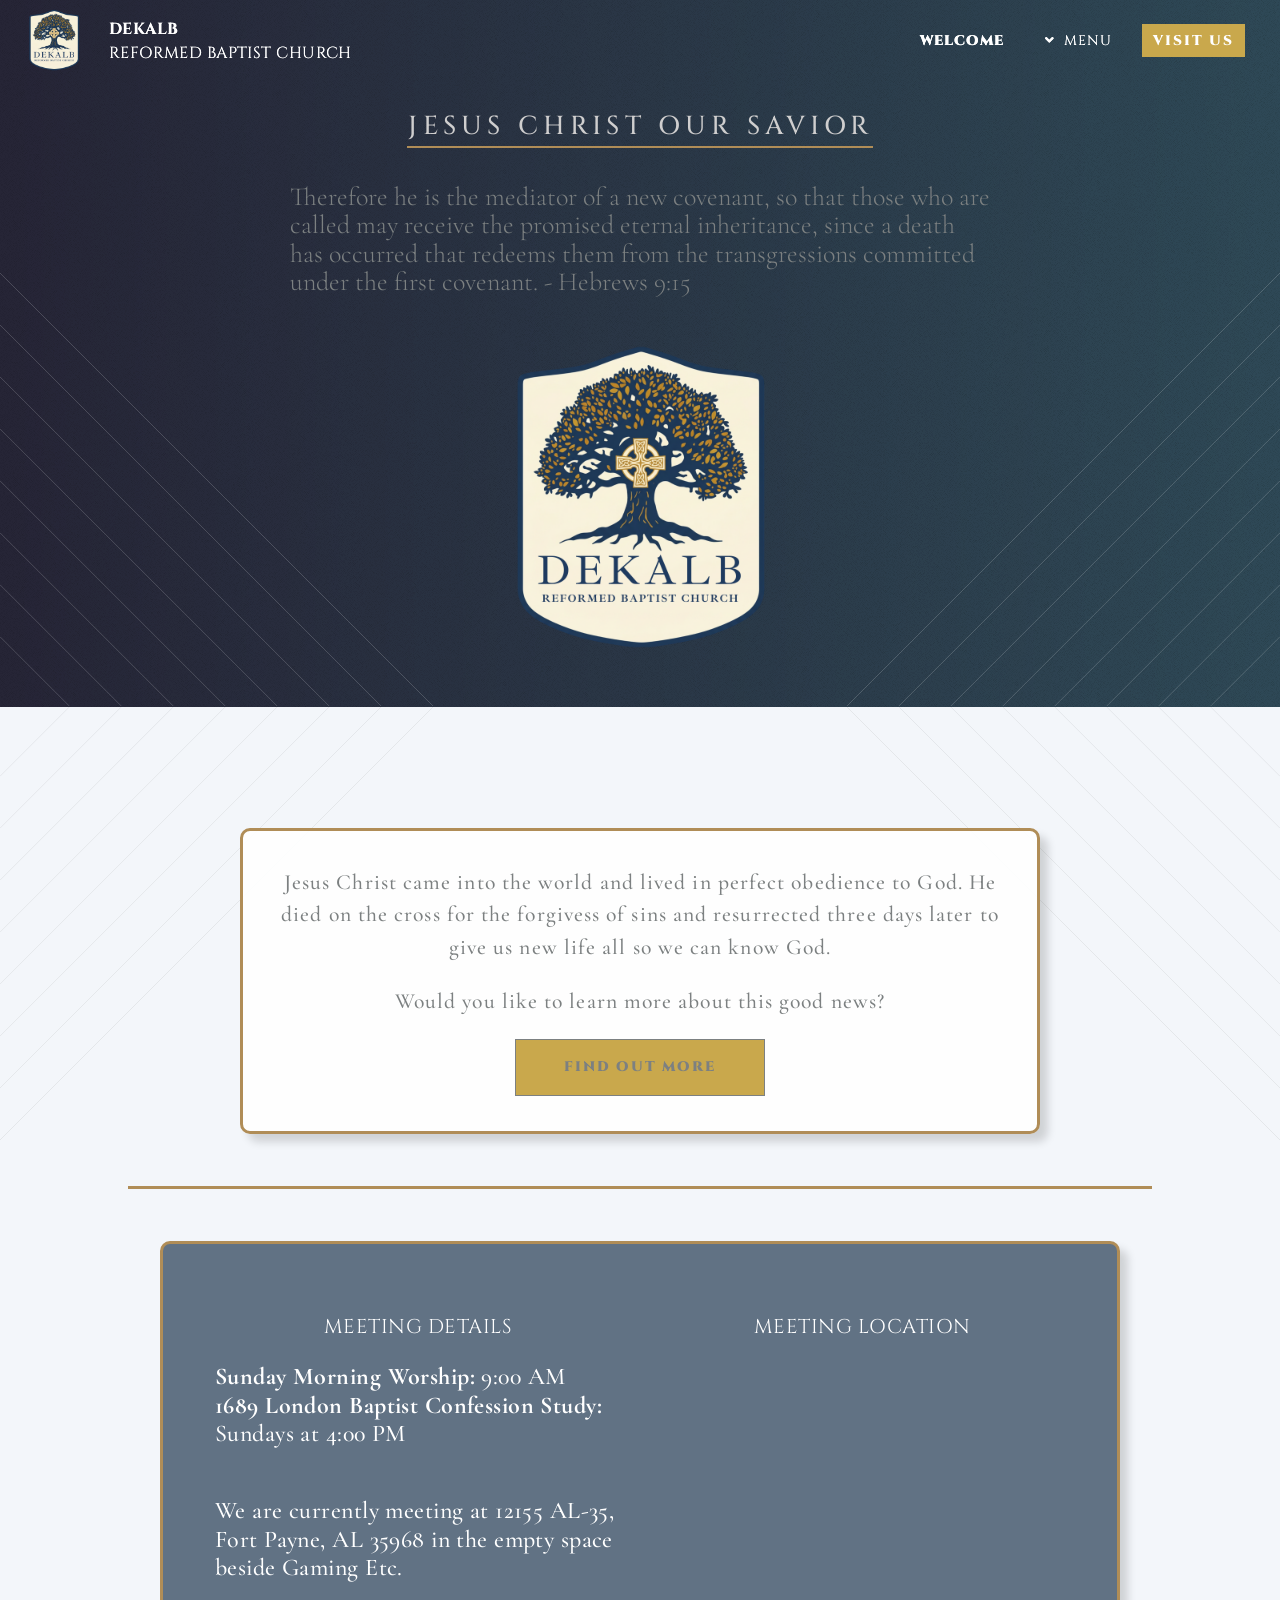
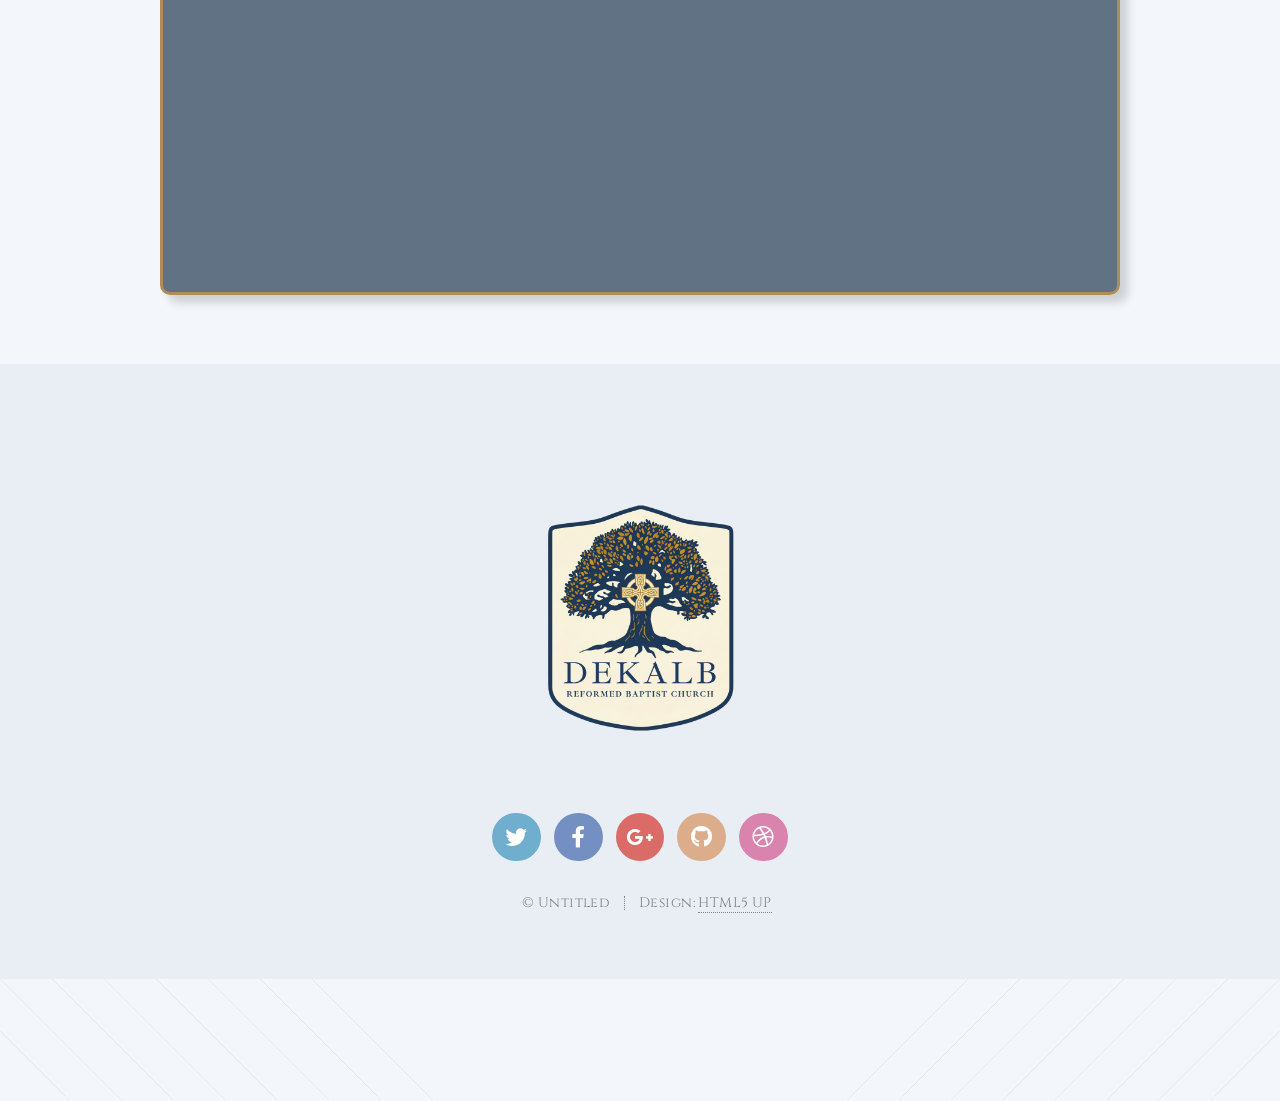
==== index.html @ a46da192 "Add files via upload" ====
<!DOCTYPE HTML>
<!--
	Twenty by HTML5 UP
	html5up.net | @ajlkn
	Free for personal and commercial use under the CCA 3.0 license (html5up.net/license)
-->
<html lang="en-US">
	<head>
		<title>DeKalb Reformed Baptist Church</title>
		<meta charset="utf-8" />
		<meta name="viewport" content="width=device-width, initial-scale=1, user-scalable=no" />
		<link rel="stylesheet" href="assets/css/main.css" />
		<noscript><link rel="stylesheet" href="assets/css/noscript.css" /></noscript>

		<my-header></my-header>
	</head>

	
	<body class="index is-preload">

		<my-header></my-header>
		

		<div id="page-wrapper">
		
			<!-- Banner -->
				<section id="banner">

					<!--
						".inner" is set up as an inline-block so it automatically expands
						in both directions to fit whatever's inside it. This means it won't
						automatically wrap lines, so be sure to use line breaks where
						appropriate (<br />).
					-->
					<div class="inner">
						
						<header>
						<!--
							<img src="images/logo2.png" width=750 height = 750>	
						-->
						
						<h2>Jesus Christ our Savior</h2>
						</header>
						<p>Therefore he is the mediator of a new covenant, so that those who are called may receive the promised eternal inheritance,
							since a death has occurred that redeems them from the transgressions committed under the first covenant. - Hebrews 9:15
						</p>

						<div id="page-logo">
							<a href="index.html"><img src="images/logo3.png" alt="DeKalb RBC"></a>
						</div>
					</div>
						<!--
						<footer>
							<ul class="buttons stacked">
								<li><a href="#main" class="button fit scrolly">Tell Me More</a></li>
							</ul>
						-->
						</footer>
						

					</div>
					
				</section>

			<!-- Main -->
				<article id="main">
					
					<!--
					<header class="special container">
						<span class="icon solid fa-chart-bar"></span>
						<h2>Jesus Christ has died and resurrected from the dead so that our sins can be forgiven, we
							can have new life, and know God. Would you like to know more about this Good News?
						
					</header>
					-->

					<!-- One -->
						
					
					
					<section class="boxed">
							<div class="row gtr-50">
								<div class="col-8 col-12-narrower">

									<header>
										<h2>Jesus Christ came into the world and lived in perfect obedience to God. He died on the cross for the forgivess of sins and resurrected three days later to give us new life all so we can know God. 
										</h2>
										<h2>
											Would you like to learn more about this good news?
										</h2>
									</header>
									
									<footer>
										<ul class="buttons">
											<li><a href="#" class="button">Find Out More</a></li>
										</ul>
									</footer>

								<!--
								</div>
								<div class="col-4 col-12-narrower imp-narrower">

									<ul class="featured-icons">
										<li><span class="icon fa-clock"><span class="label">Feature 1</span></span></li>
										<li><span class="icon solid fa-volume-up"><span class="label">Feature 2</span></span></li>
										<li><span class="icon solid fa-laptop"><span class="label">Feature 3</span></span></li>
										<li><span class="icon solid fa-inbox"><span class="label">Feature 4</span></span></li>
										<li><span class="icon solid fa-lock"><span class="label">Feature 5</span></span></li>
										<li><span class="icon solid fa-cog"><span class="label">Feature 6</span></span></li>
									</ul>

								</div>
								-->
							</div>
						</section>


					<div class="divider"></div>	

					<!-- Church Info -->
						<section class="wrapper style2 container special">
							<div class="row ">
								<div class="col-6 col-12-narrower">

										<header>
											<h3>Meeting Details</h3>
											
										</header>
										<body>
										
										<p><strong>Sunday Morning Worship:</strong>  9:00 AM
											<br>
											<strong>1689 London Baptist Confession Study:</strong> Sundays at 4:00 PM
										</p>
										<p>
											We are currently meeting at 12155 AL-35, Fort Payne, AL 35968 in the empty space beside Gaming Etc.
										</p>
										</body>
										<footer>

										</footer>
									</div>
								
								
									<div class="col-6 col-12-narrower">

										<header>
											<h3>Meeting Location </h3>
										</header>
										<iframe src="https://www.google.com/maps/embed?pb=!1m18!1m12!1m3!1d2024.1900801245586!2d-85.78172543035375!3d34.449301404224535!2m3!1f0!2f0!3f0!3m2!1i1024!2i768!4f13.1!3m3!1m2!1s0x8861d8119bd559e3%3A0x9c85a320545df401!2s12155%20AL-35%2C%20Fort%20Payne%2C%20AL%2035968!5e1!3m2!1sen!2sus!4v1785425876419!5m2!1sen!2sus" width="600" height="450" style="border:0;" allowfullscreen="" loading="lazy" referrerpolicy="strict-origin-when-cross-origin">
											
										</iframe>
										
										
										<footer>

										</footer>
								
						</section>

<!--
						<div class="divider"></div>	

					-->


					<!-- Two -->
<!--
						<section class="wrapper style1 container special">
							<div class="row">
								<div class="col-4 col-12-narrower">

									<section>
										<span class="icon solid featured fa-check"></span>
										<header>
											<h3>This is Something</h3>
										</header>
										<p>Sed tristique purus vitae volutpat ultrices. Aliquam eu elit eget arcu commodo suscipit dolor nec nibh. Proin a ullamcorper elit, et sagittis turpis. Integer ut fermentum.</p>
									</section>

								</div>
								<div class="col-4 col-12-narrower">

									<section>
										<span class="icon solid featured fa-check"></span>
										<header>
											<h3>Also Something</h3>
										</header>
										<p>Sed tristique purus vitae volutpat ultrices. Aliquam eu elit eget arcu commodo suscipit dolor nec nibh. Proin a ullamcorper elit, et sagittis turpis. Integer ut fermentum.</p>
									</section>

								</div>
								<div class="col-4 col-12-narrower">

									<section>
										<span class="icon solid featured fa-check"></span>
										<header>
											<h3>Probably Something</h3>
										</header>
										<p>Sed tristique purus vitae volutpat ultrices. Aliquam eu elit eget arcu commodo suscipit dolor nec nibh. Proin a ullamcorper elit, et sagittis turpis. Integer ut fermentum.</p>
									</section>

								</div>
							</div>
						</section>
					-->
					<!-- Three -->
	<!--
						<section class="wrapper style3 container special">

							<header class="major">
								<h2>Next look at this <strong>cool stuff</strong></h2>
							</header>

							<div class="row">
								<div class="col-6 col-12-narrower">

									<section>
										<a href="#" class="image featured"><img src="images/pic01.jpg" alt="" /></a>
										<header>
											<h3>A Really Fast Train</h3>
										</header>
										<p>Sed tristique purus vitae volutpat commodo suscipit amet sed nibh. Proin a ullamcorper sed blandit. Sed tristique purus vitae volutpat commodo suscipit ullamcorper sed blandit lorem ipsum dolore.</p>
									</section>

								</div>
								<div class="col-6 col-12-narrower">

									<section>
										<a href="#" class="image featured"><img src="images/pic02.jpg" alt="" /></a>
										<header>
											<h3>An Airport Terminal</h3>
										</header>
										<p>Sed tristique purus vitae volutpat commodo suscipit amet sed nibh. Proin a ullamcorper sed blandit. Sed tristique purus vitae volutpat commodo suscipit ullamcorper sed blandit lorem ipsum dolore.</p>
									</section>

								</div>
							</div>
							<div class="row">
								<div class="col-6 col-12-narrower">

									<section>
										<a href="#" class="image featured"><img src="images/pic03.jpg" alt="" /></a>
										<header>
											<h3>Hyperspace Travel</h3>
										</header>
										<p>Sed tristique purus vitae volutpat commodo suscipit amet sed nibh. Proin a ullamcorper sed blandit. Sed tristique purus vitae volutpat commodo suscipit ullamcorper sed blandit lorem ipsum dolore.</p>
									</section>

								</div>
								<div class="col-6 col-12-narrower">

									<section>
										<a href="#" class="image featured"><img src="images/pic04.jpg" alt="" /></a>
										<header>
											<h3>And Another Train</h3>
										</header>
										<p>Sed tristique purus vitae volutpat commodo suscipit amet sed nibh. Proin a ullamcorper sed blandit. Sed tristique purus vitae volutpat commodo suscipit ullamcorper sed blandit lorem ipsum dolore.</p>
									</section>

								</div>
							</div>

							<footer class="major">
								<ul class="buttons">
									<li><a href="#" class="button">See More</a></li>
								</ul>
							</footer>

						</section>

				</article>

			<!-- CTA -->
<!--
				<section id="cta">

					<header>
						<h2>Ready to do <strong>something</strong>?</h2>
						<p>Proin a ullamcorper elit, et sagittis turpis integer ut fermentum.</p>
					</header>
					<footer>
						<ul class="buttons">
							<li><a href="#" class="button primary">Take My Money</a></li>
							<li><a href="#" class="button">LOL Wut</a></li>
						</ul>
					</footer>

				</section>
			-->
			<!-- Footer -->
				<footer id="footer">

					<div id="footer-logo">
						<a href="index.html"><img src="images/logo3.png" alt="DeKalb RBC"></a>
					</div>
					
					<ul class="icons">
						<li><a href="#" class="icon brands circle fa-twitter"><span class="label">Twitter</span></a></li>
						<li><a href="#" class="icon brands circle fa-facebook-f"><span class="label">Facebook</span></a></li>
						<li><a href="#" class="icon brands circle fa-google-plus-g"><span class="label">Google+</span></a></li>
						<li><a href="#" class="icon brands circle fa-github"><span class="label">Github</span></a></li>
						<li><a href="#" class="icon brands circle fa-dribbble"><span class="label">Dribbble</span></a></li>
					</ul>

					<ul class="copyright">
						<li>&copy; Untitled</li><li>Design: <a href="http://html5up.net">HTML5 UP</a></li>
					</ul>
				
				

				</footer>

		</div>

		<a href="index.html" id="mobile-logo">
				<img src="images/logo3.png" alt="DeKalb Reformed Baptist Church">
			</a>
		<!-- Scripts -->
			<script src="assets/js/jquery.min.js"></script>
			<script src="assets/js/jquery.dropotron.min.js"></script>
			<script src="assets/js/jquery.scrolly.min.js"></script>
			<script src="assets/js/jquery.scrollex.min.js"></script>
			<script src="assets/js/browser.min.js"></script>
			<script src="assets/js/breakpoints.min.js"></script>
			<script src="assets/js/util.js"></script>
			<script src="assets/js/header.js"></script>
			<script src="assets/js/main.js"></script>
			

	</body>
</html>
---- assets/css/main.css ----
@import url("fontawesome-all.min.css");
@import url("https://fonts.googleapis.com/css?family=Lato:300,400,900");
@import url('https://fonts.googleapis.com/css2?family=Cinzel:wght@400..900&display=swap');
@import url('https://fonts.googleapis.com/css2?family=Cormorant+Garamond:ital,wght@0,300..700;1,300..700&display=swap');


/*
	Twenty by HTML5 UP
	html5up.net | @ajlkn
	Free for personal and commercial use under the CCA 3.0 license (html5up.net/license)
*/

html, body, div, span, applet, object,
iframe, h1, h2, h3, h4, h5, h6, p, blockquote,
pre, a, abbr, acronym, address, big, cite,
code, del, dfn, em, img, ins, kbd, q, s, samp,
small, strike, strong, sub, sup, tt, var, b,
u, i, center, dl, dt, dd, ol, ul, li, fieldset,
form, label, legend, table, caption, tbody,
tfoot, thead, tr, th, td, article, aside,
canvas, details, embed, figure, figcaption,
footer, header, hgroup, menu, nav, output, ruby,
section, summary, time, mark, audio, video {
	margin: 0;
	padding: 0;
	border: 0;
	font-size: 100%;
	font: inherit;
	vertical-align: baseline;
	scroll-behavior:smooth;
}

article, aside, details, figcaption, figure,
footer, header, hgroup, menu, nav, section {
	display: block;}

body {
	line-height: 1;
}

ol, ul {
	list-style: none;
}

blockquote, q {
	quotes: none;
}

	blockquote:before, blockquote:after, q:before, q:after {
		content: '';
		content: none;
	}

table {
	border-collapse: collapse;
	border-spacing: 0;
}

body {
	-webkit-text-size-adjust: none;
}

mark {
	background-color: transparent;
	color: inherit;
}

input::-moz-focus-inner {
	border: 0;
	padding: 0;
}

input, select, textarea {
	-moz-appearance: none;
	-webkit-appearance: none;
	-ms-appearance: none;
	appearance: none;
}

/* Basic */

	html {
		box-sizing: border-box;
	}

	*, *:before, *:after {
		box-sizing: inherit;
	}

	body {
		background: #f3f6fa;
	}

		body.is-preload *, body.is-preload *:before, body.is-preload *:after {
			-moz-animation: none !important;
			-webkit-animation: none !important;
			-ms-animation: none !important;
			animation: none !important;
			-moz-transition: none !important;
			-webkit-transition: none !important;
			-ms-transition: none !important;
			transition: none !important;
		}

	body, input, select, textarea {
		color: #7c8081;
		font-family: 'Cinzel', sans-serif;
		font-size: 15pt;
		font-weight: 300;
		letter-spacing: 0.025em;
		line-height: 1.75em;
	}

	a {
		-moz-transition: color 0.2s ease-in-out, border-color 0.2s ease-in-out, background-color 0.2s ease-in-out;
		-webkit-transition: color 0.2s ease-in-out, border-color 0.2s ease-in-out, background-color 0.2s ease-in-out;
		-ms-transition: color 0.2s ease-in-out, border-color 0.2s ease-in-out, background-color 0.2s ease-in-out;
		transition: color 0.2s ease-in-out, border-color 0.2s ease-in-out, background-color 0.2s ease-in-out;
		color: #3fb1a3;
		text-decoration: none;
		border-bottom: dotted 1px;
	}

		a:hover {
			border-bottom-color: transparent;
		}

	strong, b {
		font-weight: 700;
	}


	p, ul, ol, dl, table, blockquote {
		margin: 0 0 2em 0;
	}

	h1, h2, h3, h4, h5, h6 {
		color: inherit;
		font-weight: 300;
		line-height: 1.75em;
		margin-bottom: 1em;
		text-transform: uppercase;
	}

		h1 a, h2 a, h3 a, h4 a, h5 a, h6 a {
			color: inherit;
			text-decoration: none;
			border: 0;
		}

	h2 {
		font-size: 1.25em;
		letter-spacing: 0.05em;
	}

	h3 {
		font-size: 1.15em;
		letter-spacing: 0.025em;
	}

	sub {
		font-size: 0.8em;
		position: relative;
		top: 0.5em;
	}

	sup {
		font-size: 0.8em;
		position: relative;
		top: -0.5em;
	}

	hr {
		border-top: solid 1px rgba(124, 128, 129, 0.2);
		border: 0;
		margin-bottom: 1.5em;
	}

	blockquote {
		border-left: solid 0.5em rgba(124, 128, 129, 0.2);
		font-style: italic;
		padding: 1em 0 1em 2em;
	}

/* Container */

	.container {
		margin: 0 auto;
		max-width: 100%;
		width: 1400px;
	}

		.container.medium {
			width: 1050px;
		}

		@media screen and (max-width: 1680px) {

			.container {
				width: 1200px;
			}

				.container.medium {
					width: 900px;
				}

		}

		@media screen and (max-width: 1280px) {

			.container {
				width: 960px;
			}

				.container.medium {
					width: 735px;
				}

		}

		@media screen and (max-width: 980px) {

			.container {
				width: 95%;
			}

				.container.medium {
					width: 71.25%;
				}

		}

		@media screen and (max-width: 840px) {

			.container {
				width: 95%;
			}

				.container.medium {
					width: 95%;
				}

		}

		@media screen and (max-width: 736px) {

			.container {
				width: 100%;
			}

				.container.medium {
					width: 100%;
				}

		}

/* Row */

	.row {
		display: flex;
		flex-wrap: wrap;
		box-sizing: border-box;
		align-items: stretch;
	}

		.row > * {
			box-sizing: border-box;
		}

		.row.gtr-uniform > * > :last-child {
			margin-bottom: 0;
		}

		.row.aln-left {
			justify-content: flex-start;
		}

		.row.aln-center {
			justify-content: center;
		}

		.row.aln-right {
			justify-content: flex-end;
		}

		.row.aln-top {
			align-items: flex-start;
		}

		.row.aln-middle {
			align-items: center;
		}

		.row.aln-bottom {
			align-items: flex-end;
		}

		.row > .imp {
			order: -1;
		}

		.row > .col-1 {
			width: 8.33333%;
		}

		.row > .off-1 {
			margin-left: 8.33333%;
		}

		.row > .col-2 {
			width: 16.66667%;
		}

		.row > .off-2 {
			margin-left: 16.66667%;
		}

		.row > .col-3 {
			width: 25%;
		}

		.row > .off-3 {
			margin-left: 25%;
		}

		.row > .col-4 {
			width: 33.33333%;
		}

		.row > .off-4 {
			margin-left: 33.33333%;
		}

		.row > .col-5 {
			width: 41.66667%;
		}

		.row > .off-5 {
			margin-left: 41.66667%;
		}

		.row > .col-6 {
			width: 50%;
		}

		.row > .off-6 {
			margin-left: 50%;
		}

		.row > .col-7 {
			width: 58.33333%;
		}

		.row > .off-7 {
			margin-left: 58.33333%;
		}

		.row > .col-8 {
			width: 100%;
		}

		.row > .off-8 {
			margin-left: 66.66667%;
		}

		.row > .col-9 {
			width: 75%;
		}

		.row > .off-9 {
			margin-left: 75%;
		}

		.row > .col-10 {
			width: 83.33333%;
		}

		.row > .off-10 {
			margin-left: 83.33333%;
		}

		.row > .col-11 {
			width: 91.66667%;
		}

		.row > .off-11 {
			margin-left: 91.66667%;
		}

		.row > .col-12 {
			width: 100%;
		}

		.row > .off-12 {
			margin-left: 100%;
		}

		.row.gtr-0 {
			margin-top: 0px;
			margin-left: 0px;
		}

			.row.gtr-0 > * {
				padding: 0px 0 0 0px;
			}

			.row.gtr-0.gtr-uniform {
				margin-top: 0px;
			}

				.row.gtr-0.gtr-uniform > * {
					padding-top: 0px;
				}

		.row.gtr-25 {
			margin-top: -12.5px;
			margin-left: -12.5px;
		}

			.row.gtr-25 > * {
				padding: 12.5px 0 0 12.5px;
			}

			.row.gtr-25.gtr-uniform {
				margin-top: -12.5px;
			}

				.row.gtr-25.gtr-uniform > * {
					padding-top: 12.5px;
				}

		.row.gtr-50 {
			margin-top: -25px;
			margin-left: -25px;
		}

			.row.gtr-50 > * {
				padding: 25px 0 0 25px;
			}

			.row.gtr-50.gtr-uniform {
				margin-top: -25px;
			}

				.row.gtr-50.gtr-uniform > * {
					padding-top: 25px;
				}

		.row {
			margin-top: -50px;
			margin-left: -50px;
		}

			.row > * {
				padding: 50px 0 0 50px;
			}

			.row.gtr-uniform {
				margin-top: -50px;
			}

				.row.gtr-uniform > * {
					padding-top: 50px;
				}

		.row.gtr-150 {
			margin-top: -75px;
			margin-left: -75px;
		}

			.row.gtr-150 > * {
				padding: 75px 0 0 75px;
			}

			.row.gtr-150.gtr-uniform {
				margin-top: -75px;
			}

				.row.gtr-150.gtr-uniform > * {
					padding-top: 75px;
				}

		.row.gtr-200 {
			margin-top: -100px;
			margin-left: -100px;
		}

			.row.gtr-200 > * {
				padding: 100px 0 0 100px;
			}

			.row.gtr-200.gtr-uniform {
				margin-top: -100px;
			}

				.row.gtr-200.gtr-uniform > * {
					padding-top: 100px;
				}

		@media screen and (max-width: 1680px) {

			.row {
				display: flex;
				flex-wrap: wrap;
				box-sizing: border-box;
				align-items: stretch;
			}

				.row > * {
					box-sizing: border-box;
				}

				.row.gtr-uniform > * > :last-child {
					margin-bottom: 0;
				}

				.row.aln-left {
					justify-content: flex-start;
				}

				.row.aln-center {
					justify-content: center;
				}

				.row.aln-right {
					justify-content: flex-end;
				}

				.row.aln-top {
					align-items: flex-start;
				}

				.row.aln-middle {
					align-items: center;
				}

				.row.aln-bottom {
					align-items: flex-end;
				}

				.row > .imp-wide {
					order: -1;
				}

				.row > .col-1-wide {
					width: 8.33333%;
				}

				.row > .off-1-wide {
					margin-left: 8.33333%;
				}

				.row > .col-2-wide {
					width: 16.66667%;
				}

				.row > .off-2-wide {
					margin-left: 16.66667%;
				}

				.row > .col-3-wide {
					width: 25%;
				}

				.row > .off-3-wide {
					margin-left: 25%;
				}

				.row > .col-4-wide {
					width: 33.33333%;
				}

				.row > .off-4-wide {
					margin-left: 33.33333%;
				}

				.row > .col-5-wide {
					width: 41.66667%;
				}

				.row > .off-5-wide {
					margin-left: 41.66667%;
				}

				.row > .col-6-wide {
					width: 50%;
				}

				.row > .off-6-wide {
					margin-left: 50%;
				}

				.row > .col-7-wide {
					width: 58.33333%;
				}

				.row > .off-7-wide {
					margin-left: 58.33333%;
				}

				.row > .col-8-wide {
					width: 66.66667%;
				}

				.row > .off-8-wide {
					margin-left: 66.66667%;
				}

				.row > .col-9-wide {
					width: 75%;
				}

				.row > .off-9-wide {
					margin-left: 75%;
				}

				.row > .col-10-wide {
					width: 83.33333%;
				}

				.row > .off-10-wide {
					margin-left: 83.33333%;
				}

				.row > .col-11-wide {
					width: 91.66667%;
				}

				.row > .off-11-wide {
					margin-left: 91.66667%;
				}

				.row > .col-12-wide {
					width: 100%;
				}

				.row > .off-12-wide {
					margin-left: 100%;
				}

				.row.gtr-0 {
					margin-top: 0px;
					margin-left: 0px;
				}

					.row.gtr-0 > * {
						padding: 0px 0 0 0px;
					}

					.row.gtr-0.gtr-uniform {
						margin-top: 0px;
					}

						.row.gtr-0.gtr-uniform > * {
							padding-top: 0px;
						}

				.row.gtr-25 {
					margin-top: -10px;
					margin-left: -10px;
				}

					.row.gtr-25 > * {
						padding: 10px 0 0 10px;
					}

					.row.gtr-25.gtr-uniform {
						margin-top: -10px;
					}

						.row.gtr-25.gtr-uniform > * {
							padding-top: 10px;
						}

				.row.gtr-50 {
					margin-top: -20px;
					margin-left: -20px;
				}

					.row.gtr-50 > * {
						padding: 20px 0 0 20px;
					}

					.row.gtr-50.gtr-uniform {
						margin-top: -20px;
					}

						.row.gtr-50.gtr-uniform > * {
							padding-top: 20px;
						}

				.row {
					margin-top: -40px;
					margin-left: -40px;
				}

					.row > * {
						padding: 40px 0 0 40px;
					}

					.row.gtr-uniform {
						margin-top: -40px;
					}

						.row.gtr-uniform > * {
							padding-top: 40px;
						}

				.row.gtr-150 {
					margin-top: -60px;
					margin-left: -60px;
				}

					.row.gtr-150 > * {
						padding: 60px 0 0 60px;
					}

					.row.gtr-150.gtr-uniform {
						margin-top: -60px;
					}

						.row.gtr-150.gtr-uniform > * {
							padding-top: 60px;
						}

				.row.gtr-200 {
					margin-top: -80px;
					margin-left: -80px;
				}

					.row.gtr-200 > * {
						padding: 80px 0 0 80px;
					}

					.row.gtr-200.gtr-uniform {
						margin-top: -80px;
					}

						.row.gtr-200.gtr-uniform > * {
							padding-top: 80px;
						}

		}

		@media screen and (max-width: 1280px) {

			.row {
				display: flex;
				flex-wrap: wrap;
				box-sizing: border-box;
				align-items: stretch;
			}

				.row > * {
					box-sizing: border-box;
				}

				.row.gtr-uniform > * > :last-child {
					margin-bottom: 0;
				}

				.row.aln-left {
					justify-content: flex-start;
				}

				.row.aln-center {
					justify-content: center;
				}

				.row.aln-right {
					justify-content: flex-end;
				}

				.row.aln-top {
					align-items: flex-start;
				}

				.row.aln-middle {
					align-items: center;
				}

				.row.aln-bottom {
					align-items: flex-end;
				}

				.row > .imp-normal {
					order: -1;
				}

				.row > .col-1-normal {
					width: 8.33333%;
				}

				.row > .off-1-normal {
					margin-left: 8.33333%;
				}

				.row > .col-2-normal {
					width: 16.66667%;
				}

				.row > .off-2-normal {
					margin-left: 16.66667%;
				}

				.row > .col-3-normal {
					width: 25%;
				}

				.row > .off-3-normal {
					margin-left: 25%;
				}

				.row > .col-4-normal {
					width: 33.33333%;
				}

				.row > .off-4-normal {
					margin-left: 33.33333%;
				}

				.row > .col-5-normal {
					width: 41.66667%;
				}

				.row > .off-5-normal {
					margin-left: 41.66667%;
				}

				.row > .col-6-normal {
					width: 50%;
				}

				.row > .off-6-normal {
					margin-left: 50%;
				}

				.row > .col-7-normal {
					width: 58.33333%;
				}

				.row > .off-7-normal {
					margin-left: 58.33333%;
				}

				.row > .col-8-normal {
					width: 66.66667%;
				}

				.row > .off-8-normal {
					margin-left: 66.66667%;
				}

				.row > .col-9-normal {
					width: 75%;
				}

				.row > .off-9-normal {
					margin-left: 75%;
				}

				.row > .col-10-normal {
					width: 83.33333%;
				}

				.row > .off-10-normal {
					margin-left: 83.33333%;
				}

				.row > .col-11-normal {
					width: 91.66667%;
				}

				.row > .off-11-normal {
					margin-left: 91.66667%;
				}

				.row > .col-12-normal {
					width: 100%;
				}

				.row > .off-12-normal {
					margin-left: 100%;
				}

				.row.gtr-0 {
					margin-top: 0px;
					margin-left: 0px;
				}

					.row.gtr-0 > * {
						padding: 0px 0 0 0px;
					}

					.row.gtr-0.gtr-uniform {
						margin-top: 0px;
					}

						.row.gtr-0.gtr-uniform > * {
							padding-top: 0px;
						}

				.row.gtr-25 {
					margin-top: -10px;
					margin-left: -10px;
				}

					.row.gtr-25 > * {
						padding: 10px 0 0 10px;
					}

					.row.gtr-25.gtr-uniform {
						margin-top: -10px;
					}

						.row.gtr-25.gtr-uniform > * {
							padding-top: 10px;
						}

				.row.gtr-50 {
					margin-top: -20px;
					margin-left: -20px;
				}

					.row.gtr-50 > * {
						padding: 20px 0 0 20px;
					}

					.row.gtr-50.gtr-uniform {
						margin-top: -20px;
					}

						.row.gtr-50.gtr-uniform > * {
							padding-top: 20px;
						}

				.row {
					margin-top: -40px;
					margin-left: -40px;
				}

					.row > * {
						padding: 40px 0 0 40px;
					}

					.row.gtr-uniform {
						margin-top: -40px;
					}

						.row.gtr-uniform > * {
							padding-top: 40px;
						}

				.row.gtr-150 {
					margin-top: -60px;
					margin-left: -60px;
				}

					.row.gtr-150 > * {
						padding: 60px 0 0 60px;
					}

					.row.gtr-150.gtr-uniform {
						margin-top: -60px;
					}

						.row.gtr-150.gtr-uniform > * {
							padding-top: 60px;
						}

				.row.gtr-200 {
					margin-top: -80px;
					margin-left: -80px;
				}

					.row.gtr-200 > * {
						padding: 80px 0 0 80px;
					}

					.row.gtr-200.gtr-uniform {
						margin-top: -80px;
					}

						.row.gtr-200.gtr-uniform > * {
							padding-top: 80px;
						}

		}

		@media screen and (max-width: 980px) {

			.row {
				display: flex;
				flex-wrap: wrap;
				box-sizing: border-box;
				align-items: stretch;
			}

				.row > * {
					box-sizing: border-box;
				}

				.row.gtr-uniform > * > :last-child {
					margin-bottom: 0;
				}

				.row.aln-left {
					justify-content: flex-start;
				}

				.row.aln-center {
					justify-content: center;
				}

				.row.aln-right {
					justify-content: flex-end;
				}

				.row.aln-top {
					align-items: flex-start;
				}

				.row.aln-middle {
					align-items: center;
				}

				.row.aln-bottom {
					align-items: flex-end;
				}

				.row > .imp-narrow {
					order: -1;
				}

				.row > .col-1-narrow {
					width: 8.33333%;
				}

				.row > .off-1-narrow {
					margin-left: 8.33333%;
				}

				.row > .col-2-narrow {
					width: 16.66667%;
				}

				.row > .off-2-narrow {
					margin-left: 16.66667%;
				}

				.row > .col-3-narrow {
					width: 25%;
				}

				.row > .off-3-narrow {
					margin-left: 25%;
				}

				.row > .col-4-narrow {
					width: 33.33333%;
				}

				.row > .off-4-narrow {
					margin-left: 33.33333%;
				}

				.row > .col-5-narrow {
					width: 41.66667%;
				}

				.row > .off-5-narrow {
					margin-left: 41.66667%;
				}

				.row > .col-6-narrow {
					width: 50%;
				}

				.row > .off-6-narrow {
					margin-left: 50%;
				}

				.row > .col-7-narrow {
					width: 58.33333%;
				}

				.row > .off-7-narrow {
					margin-left: 58.33333%;
				}

				.row > .col-8-narrow {
					width: 66.66667%;
				}

				.row > .off-8-narrow {
					margin-left: 66.66667%;
				}

				.row > .col-9-narrow {
					width: 75%;
				}

				.row > .off-9-narrow {
					margin-left: 75%;
				}

				.row > .col-10-narrow {
					width: 83.33333%;
				}

				.row > .off-10-narrow {
					margin-left: 83.33333%;
				}

				.row > .col-11-narrow {
					width: 91.66667%;
				}

				.row > .off-11-narrow {
					margin-left: 91.66667%;
				}

				.row > .col-12-narrow {
					width: 100%;
				}

				.row > .off-12-narrow {
					margin-left: 100%;
				}

				.row.gtr-0 {
					margin-top: 0px;
					margin-left: 0px;
				}

					.row.gtr-0 > * {
						padding: 0px 0 0 0px;
					}

					.row.gtr-0.gtr-uniform {
						margin-top: 0px;
					}

						.row.gtr-0.gtr-uniform > * {
							padding-top: 0px;
						}

				.row.gtr-25 {
					margin-top: -7.5px;
					margin-left: -7.5px;
				}

					.row.gtr-25 > * {
						padding: 7.5px 0 0 7.5px;
					}

					.row.gtr-25.gtr-uniform {
						margin-top: -7.5px;
					}

						.row.gtr-25.gtr-uniform > * {
							padding-top: 7.5px;
						}

				.row.gtr-50 {
					margin-top: -15px;
					margin-left: -15px;
				}

					.row.gtr-50 > * {
						padding: 15px 0 0 15px;
					}

					.row.gtr-50.gtr-uniform {
						margin-top: -15px;
					}

						.row.gtr-50.gtr-uniform > * {
							padding-top: 15px;
						}

				.row {
					margin-top: -30px;
					margin-left: -30px;
				}

					.row > * {
						padding: 30px 0 0 30px;
					}

					.row.gtr-uniform {
						margin-top: -30px;
					}

						.row.gtr-uniform > * {
							padding-top: 30px;
						}

				.row.gtr-150 {
					margin-top: -45px;
					margin-left: -45px;
				}

					.row.gtr-150 > * {
						padding: 45px 0 0 45px;
					}

					.row.gtr-150.gtr-uniform {
						margin-top: -45px;
					}

						.row.gtr-150.gtr-uniform > * {
							padding-top: 45px;
						}

				.row.gtr-200 {
					margin-top: -60px;
					margin-left: -60px;
				}

					.row.gtr-200 > * {
						padding: 60px 0 0 60px;
					}

					.row.gtr-200.gtr-uniform {
						margin-top: -60px;
					}

						.row.gtr-200.gtr-uniform > * {
							padding-top: 60px;
						}

		}

		@media screen and (max-width: 840px) {

			.row {
				display: flex;
				flex-wrap: wrap;
				box-sizing: border-box;
				align-items: stretch;
			}

				.row > * {
					box-sizing: border-box;
				}

				.row.gtr-uniform > * > :last-child {
					margin-bottom: 0;
				}

				.row.aln-left {
					justify-content: flex-start;
				}

				.row.aln-center {
					justify-content: center;
				}

				.row.aln-right {
					justify-content: flex-end;
				}

				.row.aln-top {
					align-items: flex-start;
				}

				.row.aln-middle {
					align-items: center;
				}

				.row.aln-bottom {
					align-items: flex-end;
				}

				.row > .imp-narrower {
					order: -1;
				}

				.row > .col-1-narrower {
					width: 8.33333%;
				}

				.row > .off-1-narrower {
					margin-left: 8.33333%;
				}

				.row > .col-2-narrower {
					width: 16.66667%;
				}

				.row > .off-2-narrower {
					margin-left: 16.66667%;
				}

				.row > .col-3-narrower {
					width: 25%;
				}

				.row > .off-3-narrower {
					margin-left: 25%;
				}

				.row > .col-4-narrower {
					width: 33.33333%;
				}

				.row > .off-4-narrower {
					margin-left: 33.33333%;
				}

				.row > .col-5-narrower {
					width: 41.66667%;
				}

				.row > .off-5-narrower {
					margin-left: 41.66667%;
				}

				.row > .col-6-narrower {
					width: 50%;
				}

				.row > .off-6-narrower {
					margin-left: 50%;
				}

				.row > .col-7-narrower {
					width: 58.33333%;
				}

				.row > .off-7-narrower {
					margin-left: 58.33333%;
				}

				.row > .col-8-narrower {
					width: 66.66667%;
				}

				.row > .off-8-narrower {
					margin-left: 66.66667%;
				}

				.row > .col-9-narrower {
					width: 75%;
				}

				.row > .off-9-narrower {
					margin-left: 75%;
				}

				.row > .col-10-narrower {
					width: 83.33333%;
				}

				.row > .off-10-narrower {
					margin-left: 83.33333%;
				}

				.row > .col-11-narrower {
					width: 91.66667%;
				}

				.row > .off-11-narrower {
					margin-left: 91.66667%;
				}

				.row > .col-12-narrower {
					width: 100%;
				}

				.row > .off-12-narrower {
					margin-left: 100%;
				}

				.row.gtr-0 {
					margin-top: 0px;
					margin-left: 0px;
				}

					.row.gtr-0 > * {
						padding: 0px 0 0 0px;
					}

					.row.gtr-0.gtr-uniform {
						margin-top: 0px;
					}

						.row.gtr-0.gtr-uniform > * {
							padding-top: 0px;
						}

				.row.gtr-25 {
					margin-top: -7.5px;
					margin-left: -7.5px;
				}

					.row.gtr-25 > * {
						padding: 7.5px 0 0 7.5px;
					}

					.row.gtr-25.gtr-uniform {
						margin-top: -7.5px;
					}

						.row.gtr-25.gtr-uniform > * {
							padding-top: 7.5px;
						}

				.row.gtr-50 {
					margin-top: -15px;
					margin-left: -15px;
				}

					.row.gtr-50 > * {
						padding: 15px 0 0 15px;
					}

					.row.gtr-50.gtr-uniform {
						margin-top: -15px;
					}

						.row.gtr-50.gtr-uniform > * {
							padding-top: 15px;
						}

				.row {
					margin-top: -30px;
					margin-left: -30px;
				}

					.row > * {
						padding: 30px 0 0 30px;
					}

					.row.gtr-uniform {
						margin-top: -30px;
					}

						.row.gtr-uniform > * {
							padding-top: 30px;
						}

				.row.gtr-150 {
					margin-top: -45px;
					margin-left: -45px;
				}

					.row.gtr-150 > * {
						padding: 45px 0 0 45px;
					}

					.row.gtr-150.gtr-uniform {
						margin-top: -45px;
					}

						.row.gtr-150.gtr-uniform > * {
							padding-top: 45px;
						}

				.row.gtr-200 {
					margin-top: -60px;
					margin-left: -60px;
				}

					.row.gtr-200 > * {
						padding: 60px 0 0 60px;
					}

					.row.gtr-200.gtr-uniform {
						margin-top: -60px;
					}

						.row.gtr-200.gtr-uniform > * {
							padding-top: 60px;
						}

		}

		@media screen and (max-width: 736px) {

			.row {
				display: flex;
				flex-wrap: wrap;
				box-sizing: border-box;
				align-items: stretch;
			}

				.row > * {
					box-sizing: border-box;
				}

				.row.gtr-uniform > * > :last-child {
					margin-bottom: 0;
				}

				.row.aln-left {
					justify-content: flex-start;
				}

				.row.aln-center {
					justify-content: center;
				}

				.row.aln-right {
					justify-content: flex-end;
				}

				.row.aln-top {
					align-items: flex-start;
				}

				.row.aln-middle {
					align-items: center;
				}

				.row.aln-bottom {
					align-items: flex-end;
				}

				.row > .imp-mobile {
					order: -1;
				}

				.row > .col-1-mobile {
					width: 8.33333%;
				}

				.row > .off-1-mobile {
					margin-left: 8.33333%;
				}

				.row > .col-2-mobile {
					width: 16.66667%;
				}

				.row > .off-2-mobile {
					margin-left: 16.66667%;
				}

				.row > .col-3-mobile {
					width: 25%;
				}

				.row > .off-3-mobile {
					margin-left: 25%;
				}

				.row > .col-4-mobile {
					width: 33.33333%;
				}

				.row > .off-4-mobile {
					margin-left: 33.33333%;
				}

				.row > .col-5-mobile {
					width: 41.66667%;
				}

				.row > .off-5-mobile {
					margin-left: 41.66667%;
				}

				.row > .col-6-mobile {
					width: 50%;
				}

				.row > .off-6-mobile {
					margin-left: 50%;
				}

				.row > .col-7-mobile {
					width: 58.33333%;
				}

				.row > .off-7-mobile {
					margin-left: 58.33333%;
				}

				.row > .col-8-mobile {
					width: 66.66667%;
				}

				.row > .off-8-mobile {
					margin-left: 66.66667%;
				}

				.row > .col-9-mobile {
					width: 75%;
				}

				.row > .off-9-mobile {
					margin-left: 75%;
				}

				.row > .col-10-mobile {
					width: 83.33333%;
				}

				.row > .off-10-mobile {
					margin-left: 83.33333%;
				}

				.row > .col-11-mobile {
					width: 91.66667%;
				}

				.row > .off-11-mobile {
					margin-left: 91.66667%;
				}

				.row > .col-12-mobile {
					width: 100%;
				}

				.row > .off-12-mobile {
					margin-left: 100%;
				}

				.row.gtr-0 {
					margin-top: 0px;
					margin-left: 0px;
				}

					.row.gtr-0 > * {
						padding: 0px 0 0 0px;
					}

					.row.gtr-0.gtr-uniform {
						margin-top: 0px;
					}

						.row.gtr-0.gtr-uniform > * {
							padding-top: 0px;
						}

				.row.gtr-25 {
					margin-top: -7.5px;
					margin-left: -7.5px;
				}

					.row.gtr-25 > * {
						padding: 7.5px 0 0 7.5px;
					}

					.row.gtr-25.gtr-uniform {
						margin-top: -7.5px;
					}

						.row.gtr-25.gtr-uniform > * {
							padding-top: 7.5px;
						}

				.row.gtr-50 {
					margin-top: -15px;
					margin-left: -15px;
				}

					.row.gtr-50 > * {
						padding: 15px 0 0 15px;
					}

					.row.gtr-50.gtr-uniform {
						margin-top: -15px;
					}

						.row.gtr-50.gtr-uniform > * {
							padding-top: 15px;
						}

				.row {
					margin-top: -30px;
					margin-left: -30px;
				}

					.row > * {
						padding: 30px 0 0 30px;
					}

					.row.gtr-uniform {
						margin-top: -30px;
					}

						.row.gtr-uniform > * {
							padding-top: 30px;
						}

				.row.gtr-150 {
					margin-top: -45px;
					margin-left: -45px;
				}

					.row.gtr-150 > * {
						padding: 45px 0 0 45px;
					}

					.row.gtr-150.gtr-uniform {
						margin-top: -45px;
					}

						.row.gtr-150.gtr-uniform > * {
							padding-top: 45px;
						}

				.row.gtr-200 {
					margin-top: -60px;
					margin-left: -60px;
				}

					.row.gtr-200 > * {
						padding: 60px 0 0 60px;
					}

					.row.gtr-200.gtr-uniform {
						margin-top: -60px;
					}

						.row.gtr-200.gtr-uniform > * {
							padding-top: 60px;
						}

		}

/* Section/Article */

	section.special, article.special {
		text-align: center;
	}

	header.major {
		padding-bottom: 2em;
	}

	header.special {
		margin-bottom: 5em;
		padding-top: 2em;
		position: relative;
		text-align: center;
	}

		header.special:before, header.special:after {
			border-bottom: none;
			border-top: none;
			content: '';
			height: 0px;
			opacity: 0.1;
			position: absolute;
			top: 0em;
			width: 43%;
		}

		header.special:before {
			left: 0;
		}

		header.special:after {
			right: 0;
		}

		header.special h2 {
			margin-bottom: 0;
		}

		header.special h2 + p {
			margin-bottom: 0;
			padding-top: 1.5em;
		}

		header.special p {
			font-family: Cormorant Garamond, serif;
			font-weight: 450;
			font-size: 1.15em;
			color:#1c2021;
			text-align: left;
			max-width: 800px;
			margin: 0 auto;	
		}
		
		header.special p + p {
			margin-top: 1em;
		}

		header.special .icon {
			cursor: default;
			height: 7em;
			left: 0;
			position: absolute;
			text-align: center;
			top: 1em;
			width: 100%;
		}

			header.special .icon:before {
				font-size: 3.5em;
				opacity: 0.35;
			}

	footer > :last-child {
		margin-bottom: 0;
	}

	footer.major {
		padding-top: 3em;
	}

/* Form */

	input[type="text"],
	input[type="password"],
	input[type="email"],
	textarea {
		-moz-transition: background-color 0.2s ease-in-out, border-color 0.2s ease-in-out;
		-webkit-transition: background-color 0.2s ease-in-out, border-color 0.2s ease-in-out;
		-ms-transition: background-color 0.2s ease-in-out, border-color 0.2s ease-in-out;
		transition: background-color 0.2s ease-in-out, border-color 0.2s ease-in-out;
		-moz-appearance: none;
		-webkit-appearance: none;
		-ms-appearance: none;
		appearance: none;
		background: none;
		border: solid 1px rgba(124, 128, 129, 0.2);
		border-radius: 0;
		color: inherit;
		display: block;
		padding: 0.75em;
		text-decoration: none;
		width: 100%;
		outline: 0;
	}

		input[type="text"]:focus,
		input[type="password"]:focus,
		input[type="email"]:focus,
		textarea:focus {
			border-color: #83d3c9;
		}

	input[type="text"],
	input[type="password"],
	input[type="email"] {
		line-height: 1em;
	}

	::-webkit-input-placeholder {
		color: inherit;
		opacity: 0.5;
		position: relative;
		top: 3px;
	}

	:-moz-placeholder {
		color: inherit;
		opacity: 0.5;
	}

	::-moz-placeholder {
		color: inherit;
		opacity: 0.5;
	}

	:-ms-input-placeholder {
		color: inherit;
		opacity: 0.5;
	}

/* Image */

	.image {
		border: 0;
		position: relative;
	}

		.image:before {
			background: url("images/overlay.png");
			content: '';
			height: 100%;
			left: 0;
			position: absolute;
			top: 0;
			width: 100%;
		}

		.image.fit {
			display: block;
		}

			.image.fit img {
				display: block;
				width: 100%;
			}

		.image.featured {
			display: block;
			margin: 0 0 2em 0;
		}

			.image.featured img {
				display: block;
				width: 100%;
			}

/* Icon */

	.icon {
		text-decoration: none;
		position: relative;
	}

		.icon:before {
			-moz-osx-font-smoothing: grayscale;
			-webkit-font-smoothing: antialiased;
			display: inline-block;
			font-style: normal;
			font-variant: normal;
			text-rendering: auto;
			line-height: 1;
			text-transform: none !important;
			font-family: 'Font Awesome 5 Free';
			font-weight: 400;
		}

		.icon.solid:before {
			font-weight: 900;
		}

		.icon:before {
			line-height: inherit;
		}

		.icon.brands:before {
			font-family: 'Font Awesome 5 Brands';
		}

		.icon.circle {
			-moz-transition: all 0.2s ease-in-out;
			-webkit-transition: all 0.2s ease-in-out;
			-ms-transition: all 0.2s ease-in-out;
			transition: all 0.2s ease-in-out;
			border: 0;
			border-radius: 100%;
			display: inline-block;
			font-size: 1.25em;
			height: 2.25em;
			left: 0;
			line-height: 2.25em;
			text-align: center;
			text-decoration: none;
			top: 0;
			width: 2.25em;
		}

			.icon.circle:hover {
				top: -0.2em;
			}

			.icon.circle.fa-twitter {
				background: #70aecd;
				color: #fff;
			}

				.icon.circle.fa-twitter:hover {
					background: #7fb7d2;
				}

			.icon.circle.fa-facebook-f {
				background: #7490c3;
				color: #fff;
			}

				.icon.circle.fa-facebook-f:hover {
					background: #829bc9;
				}

			.icon.circle.fa-google-plus-g {
				background: #db6b67;
				color: #fff;
			}

				.icon.circle.fa-google-plus-g:hover {
					background: #df7b77;
				}

			.icon.circle.fa-github {
				background: #dcad8b;
				color: #fff;
			}

				.icon.circle.fa-github:hover {
					background: #e1b89b;
				}

			.icon.circle.fa-dribbble {
				background: #da83ae;
				color: #fff;
			}

				.icon.circle.fa-dribbble:hover {
					background: #df93b8;
				}

		.icon.featured {
			cursor: default;
			display: block;
			margin: 0 0 1.5em 0;
			opacity: 0.35;
			text-align: center;
		}

			.icon.featured:before {
				font-size: 5em;
				line-height: 1em;
			}

		.icon > .label {
			display: none;
		}

/* List */

	ol {
		list-style: decimal;
		padding-left: 1.25em;
	}

		ol li {
			padding-left: 0.25em;
		}

	ul {
		list-style: disc;
		padding-left: 1em;
	}

		ul li {
			padding-left: 0.5em;
		}

/* Icons */

	ul.icons {
		list-style: none;
		padding-left: 0;
		cursor: default;
	}

		ul.icons li {
			display: inline-block;
			line-height: 1em;
			padding-left: 0.5em;
		}

			ul.icons li:first-child {
				padding-left: 0;
			}

/* Featured Icons */

	ul.featured-icons {
		cursor: default;
		margin: -0.75em 0 0 0;
		opacity: 0.35;
		overflow: hidden;
		position: relative;
		list-style: none;
		padding-left: 0;
	}

		ul.featured-icons li {
			display: block;
			float: left;
			text-align: center;
			width: 50%;
			padding-left: 0;
			margin-bottom: 1em;
		}

			ul.featured-icons li .icon {
				display: inline-block;
				font-size: 5.5em;
				height: 1em;
				line-height: 1.5em;
				width: 1em;
			}

/* Buttons */

	ul.buttons {
		cursor: default;
		list-style: none;
		padding-left: 0;
		text-align: center;
	}

		ul.buttons:last-child {
			margin-bottom: 0;
		}

		ul.buttons li {
			display: inline-block;
			padding: 0 0 0 1.5em;
		}

			ul.buttons li:first-child {
				padding: 0;
			}

		ul.buttons.stacked li {
			display: block;
			padding: 1.5em 0 0 0;
		}

			ul.buttons.stacked li:first-child {
				padding: 0;
			}

/* Table */

	table {
		width: 100%;
	}

		table.default {
			width: 100%;
		}

			table.default tbody tr {
				border-bottom: solid 1px rgba(124, 128, 129, 0.2);
			}

			table.default td {
				padding: 0.5em 1em 0.5em 1em;
			}

			table.default th {
				font-weight: 400;
				padding: 0.5em 1em 0.5em 1em;
				text-align: left;
			}

			table.default thead {
				background: #7c8081;
				color: #fff;
			}

/* Button */

	input[type="button"],
	input[type="submit"],
	input[type="reset"],
	button,
	.button {
		-moz-appearance: none;
		-webkit-appearance: none;
		-ms-appearance: none;
		appearance: none;
		-moz-transition: color 0.2s ease-in-out, border-color 0.2s ease-in-out, background-color 0.2s ease-in-out;
		-webkit-transition: color 0.2s ease-in-out, border-color 0.2s ease-in-out, background-color 0.2s ease-in-out;
		-ms-transition: color 0.2s ease-in-out, border-color 0.2s ease-in-out, background-color 0.2s ease-in-out;
		transition: color 0.2s ease-in-out, border-color 0.2s ease-in-out, background-color 0.2s ease-in-out;
		background: #c9a84c;
		border: solid 1px;
		border-radius: 0;
		color: inherit;
		cursor: pointer;
		display: inline-block;
		font-size: 0.8em;
		font-weight: 900;
		letter-spacing: 2px;
		min-width: 18em;
		padding: 1.25em 0.75em;
		line-height: 1.5em;
		text-align: center;
		text-decoration: none;
		text-transform: uppercase;
		max-width: 200px;
	}

		input[type="button"]:hover,
		input[type="submit"]:hover,
		input[type="reset"]:hover,
		button:hover,
		.button:hover {
			background: rgba(188, 202, 206, 0.15);
			border-color: inherit;
		}

		input[type="button"].primary,
		input[type="submit"].primary,
		input[type="reset"].primary,
		button.primary,
		.button.primary {
			background: #c9a84c;
			border-color: #c9a84c;
			color: #fff !important;
		}

			input[type="button"].primary:hover,
			input[type="submit"].primary:hover,
			input[type="reset"].primary:hover,
			button.primary:hover,
			.button.primary:hover {
				background: #cfcabb !important;
				border-color: #cfcabb  !important;
			}

		input[type="button"].fit,
		input[type="submit"].fit,
		input[type="reset"].fit,
		button.fit,
		.button.fit {
			width: 100%;
		}

		input[type="button"].small,
		input[type="submit"].small,
		input[type="reset"].small,
		button.small,
		.button.small {
			font-size: 0.7em;
			min-width: 14em;
			padding: 0.5em 0;
		}

/* Wrapper */

	.wrapper {
		margin-bottom: 5em;
		padding: 5em;
		
	}

		.wrapper.style1 {
			padding: 0;
			max-width: 100%;
		}

			.wrapper.style1 h2 {
				font-size: 1em;
				letter-spacing: 0em;
				text-align: center;
				margin: 0 8em 2em 8em;
			}

			.wrapper.style1 h1 {
				font-size: 1.5em;
				letter-spacing: 0em;
				text-align: center;
				margin: 0;
			}
			
			.wrapper.style1 h4 {
				font-size: 1.4em;
				letter-spacing: 0em;
				text-align: right;
				margin: 0 2em 2em 2em;
				font-family:'Cormorant Garamond', serif;
				font-weight: 500;
				text-transform: none;
			}

			.wrapper.style1 p {
				font-family: "Cormorant Garamond", serif;
				color: #1c2021;
				text-align: left;
				margin: 0;
				font-weight: 500;
			}

			.wrapper.style1 p.centered {
				font-family: "Cormorant Garamond", serif;
				color: #1c2021;
				text-align: center;
				margin: 0;
				font-weight: 500;
			}

			.wrapper.style1 p.sectiontitle {
				font-family: "Cinzel", serif;
				color: #1c2021;
				text-align: left;
				margin: 0;
				font-weight: 500;
				margin: 2em 0 .5em 0;
				font-size: 1.15em;
			}

			.wrapper.style1 p+p {
				margin-top: .5em;
			}

			

			


		.wrapper.style2 {
			background-color: #3e5369ce;
			background-image: none;
			background-position: bottom left, bottom right;
			background-repeat: no-repeat, no-repeat;
			background-size: 25em, 25em;
			color: #fff;
			box-shadow: 8px 8px 8px rgba(0, 0, 0, 0.15);
			border: 3px solid #b08d57;
    		border-radius: 10px;
		}
			.wrapper.style2 h2 {
				font-size: 1em;
				letter-spacing: 0em;
				text-align: center;
				margin: 0 8em 2em 8em;
			}

			.wrapper.style2 h1 {
				font-size: 5em;
				letter-spacing: 0em;
				text-align: center;
				margin: 0 8em 2em 8em;
			}

			.wrapper.style2 h4 {
				font-size: 1.4em;
				letter-spacing: 0em;
				text-align: left;
				margin: 0 2em 2em 2em;
				font-family: "Cinzel", sans-serif;
				font-weight: 300;
				text-transform: none;
			}

			.wrapper.style2 p {
				font-family: "Cormorant Garamond", serif;
				text-align: left;
				font-size: 1.5rem;
				margin: 0;
				font-weight: 500;
			}

			.wrapper.style2 p+p {
				margin-top: 2em;
			}

			


			.wrapper.style2 input[type="button"]:hover,
			.wrapper.style2 input[type="submit"]:hover,
			.wrapper.style2 input[type="reset"]:hover,
			.wrapper.style2 button:hover,
			.wrapper.style2 .button:hover {
				background: #cfcabb !important;
			}

			.wrapper.style2 input[type="button"].primary,
			.wrapper.style2 input[type="submit"].primary,
			.wrapper.style2 input[type="reset"].primary,
			.wrapper.style2 button.primary,
			.wrapper.style2 .button.primary {
				background: #fff;
				border-color: #fff;
				color: #83d3c9 !important;
			}

				.wrapper.style2 input[type="button"].primary:hover,
				.wrapper.style2 input[type="submit"].primary:hover,
				.wrapper.style2 input[type="reset"].primary:hover,
				.wrapper.style2 button.primary:hover,
				.wrapper.style2 .button.primary:hover {
					border-color: inherit !important;
					color: #fff !important;
				}

		.wrapper.style3 {
			background: #fff;
			color: inherit;
		}

		.wrapper.style4 {
			background: #fff;
			color: inherit;
			padding: 4em;
		}

/* Header */

	@-moz-keyframes reveal-header {
		0% {
			top: -5em;
		}

		100% {
			top: 0;
		}
	}

	@-webkit-keyframes reveal-header {
		0% {
			top: -5em;
		}

		100% {
			top: 0;
		}
	}

	@-ms-keyframes reveal-header {
		0% {
			top: -5em;
		}

		100% {
			top: 0;
		}
	}

	@keyframes reveal-header {
		0% {
			top: -5em;
		}

		100% {
			top: 0;
		}
	}

	#header {
		background: #fff;
		box-shadow: 0 1px 2px 0 rgba(0, 0, 0, 0.075);
		color: #fff;
		cursor: default;
		font-size: 0.8em;
		left: 0;
		padding: 0em 1.5em;
		position: fixed;
		top: 0;
		width: 100%;
		z-index: 1000;
		background-image:  url("../../images/bannerblue.png");
		background-position: top center;
		background-repeat: no-repeat;
		background-size:  cover ;
		

	}

		#header h1 {
			font-weight: 700;
			margin: 0 0 0 0;
			font-size: 1rem;
			
		}

			#header h1 span {
				font-weight: 300;
				font-size: 1rem;
			}

		#header nav {
			letter-spacing: 0.075em;
			position: absolute;
			right: 1.5em;
			text-transform: uppercase;
			top: 0.75em;
		}

			#header nav ul {
				list-style: none;
				padding-left: 0;
			}

				#header nav ul li {
					display: inline-block;
					margin-left: 1.5em;
					padding-left: 0;
				}

					#header nav ul li > ul {
						display: none;
					}

					#header nav ul li a {
						border: solid 1px transparent;
						color: inherit;
						display: inline-block;
						line-height: 1em;
						padding: 0.6em 0.75em;
						text-decoration: none;
					}

					#header nav ul li input[type="button"],
					#header nav ul li input[type="submit"],
					#header nav ul li input[type="reset"],
					#header nav ul li button,
					#header nav ul li .button {
						font-size: 1em;
						min-width: 0;
						width: auto;
					}

					#header nav ul li.submenu > a {
						text-decoration: none;
					}

						#header nav ul li.submenu > a:before {
							-moz-osx-font-smoothing: grayscale;
							-webkit-font-smoothing: antialiased;
							display: inline-block;
							font-style: normal;
							font-variant: normal;
							text-rendering: auto;
							line-height: 1;
							text-transform: none !important;
							font-family: 'Font Awesome 5 Free';
							font-weight: 900;
						}

						#header nav ul li.submenu > a:before {
							content: '\f107';
							margin-right: 0.65em;
						}

					#header nav ul li.active > a, #header nav ul li:hover > a {
						-moz-transition: all 0.2s ease-in-out;
						-webkit-transition: all 0.2s ease-in-out;
						-ms-transition: all 0.2s ease-in-out;
						transition: all 0.2s ease-in-out;
						background: rgba(188, 202, 206, 0.15);
					}

					#header nav ul li.current > a {
						font-weight: 900;
					}

		#header.reveal {
			-moz-animation: reveal-header 0.5s;
			-webkit-animation: reveal-header 0.5s;
			-ms-animation: reveal-header 0.5s;
			animation: reveal-header 0.5s;
		}

		#header.alt {
			-moz-animation: none;
			-webkit-animation: none;
			-ms-animation: none;
			animation: none;
			background: transparent;
			box-shadow: none;
			color: #fff;
			padding: 0em 1em;
			position: absolute;
			
		}

			#header.alt nav {
				right: 2.5em;
				top: 1.75em;
			}

				#header.alt nav ul li.active > a, #header.alt nav ul li:hover > a {
					border: solid 1px;
				}

/* Dropotron */

	.dropotron {
		list-style: none;
		padding-left: 0;
		background: #fff;
		box-shadow: 0 1px 2px 0 rgba(0, 0, 0, 0.075);
		line-height: 2.25em;
		min-width: 13em;
		padding: 1em 0;
		text-transform: uppercase;
		margin-top: calc(-1em + 1px);
		z-index: 20000;
	
	}

		.dropotron.level-0 {
			font-size: 0.7em;
			font-weight: 400;
			margin-top: 1.5em;
		}

			.dropotron.level-0:before {
				border-bottom: solid 0.5em #fff;
				border-left: solid 0.5em transparent;
				border-right: solid 0.5em transparent;
				content: '';
				left: 0.75em;
				position: absolute;
				top: -0.45em;
			}

		.dropotron > li {
			border-top: solid 1px rgba(124, 128, 129, 0.2);
			padding-left: 0;
		}

			.dropotron > li > a {
				-moz-transition: none;
				-webkit-transition: none;
				-ms-transition: none;
				transition: none;
				color: inherit;
				text-decoration: none;
				padding: 0 1em;
				border: 0;
			}

			.dropotron > li:hover > a {
				background: #83d3c9;
				color: #fff;
			}

			.dropotron > li:first-child {
				border-top: 0;
			}

/* Banner */

	@-moz-keyframes reveal-banner {
		0% {
			opacity: 0;
		}

		100% {
			opacity: 1;
		}
	}

	@-webkit-keyframes reveal-banner {
		0% {
			opacity: 0;
		}

		100% {
			opacity: 1;
		}
	}

	@-ms-keyframes reveal-banner {
		0% {
			opacity: 0;
		}

		100% {
			opacity: 1;
		}
	}

	@keyframes reveal-banner {
		0% {
			opacity: 0;
		}

		100% {
			opacity: 1;
		}
	}

	#banner {
		background-attachment: scroll, scroll, scroll, fixed;
		background-color: #09107a;
		background-image: url("images/light-bl.svg"), url("images/light-br.svg"), url("images/overlay.png"), url("../../images/bannerblue.png");
		background-position: bottom left, bottom right, top left, top center;
		background-repeat: no-repeat, no-repeat, repeat, no-repeat;
		background-size: 25em, 25em, auto, cover ;
		color: #fff;
		cursor: default;
		padding: 3em 0 0 0;
		text-align: center;
	}
	
	#banner.simplebanner{
		background-image: none, none,  url("images/overlay.png"), url("../../images/bannerblue.png");
	}

		#banner .inner {
			-moz-animation: reveal-banner 1s 0.25s ease-in-out;
			-webkit-animation: reveal-banner 1s 0.25s ease-in-out;
			-ms-animation: reveal-banner 1s 0.25s ease-in-out;
			animation: reveal-banner 1s 0.25s ease-in-out;
			-moz-animation-fill-mode: forwards;
			-webkit-animation-fill-mode: forwards;
			-ms-animation-fill-mode: forwards;
			animation-fill-mode: forwards;
			background: rgba(109, 104, 154, 0);
			color: #cfcece;
			display: inline-block;
			opacity: 0;
			padding: 3em 0 0 0;
			text-align: center;
		}

			#banner .inner header {
				display: inline-block;
				border-bottom: solid 2px;
				border-top: none;
				margin: 0 0 2em 0;
				padding: 3px 0 0 0;
				border-color: #b08d57;
			}

				#banner .inner header h2 {
					border-bottom: none;
					border-top: none;
					font-size: 1.5em;
					font-weight: 500;
					letter-spacing: 0.2em;
					margin: 0;
					padding-left: 0.05em;
					position: relative;
					text-transform: uppercase;
				}

			#banner .inner p {
				letter-spacing: 0;
				font-family: "Cormorant Garamond", serif;
				margin: 0 auto;
				width: 100%;
				max-width: 700px;
				text-transform: none;
				text-align:left;
				font-size: 1.5em;
				color: #7c8081 ;
				
			}

				#banner .inner p a {
					color: inherit;
					font-weight: 400;
					text-decoration: none;
				}

			#banner .inner footer {
				margin: 2em 0 0 0;
			}

/* Main */


	#main {
		background-image: url("images/dark-tl.svg"), url("images/dark-tr.svg"), url("images/dark-bl.svg"), url("images/dark-br.svg");
		background-position: top left, top right, bottom left, bottom right;
		background-repeat: no-repeat;
		background-size: 25em;
		padding: 7em 0;
	}

		#main > :last-child {
			margin-bottom: 0;
		}

		#main .sidebar section {
			border-top: solid 1px rgba(124, 128, 129, 0.2);
			margin: 3em 0 0 0;
			padding: 3em 0 0 0;
		}

			#main .sidebar section:first-child {
				border-top: 0;
				padding-top: 0;
				margin-top: 0;
			}

	body.index #main {
		padding-top: 5em;
	}

	.no-main-background #main {
		background-image: none;
		padding:0em;
	}

/* CTA */

	#cta {
		background-attachment: scroll, scroll, scroll, fixed;
		background-color: #645862;
		background-image: url("images/light-tl.svg"), url("images/light-tr.svg"), url("images/overlay.png"), url("../../images/banner.jpg");
		background-position: top left, top right, top left, bottom center;
		background-repeat: no-repeat, no-repeat, repeat, no-repeat;
		background-size: 25em, 25em, auto, cover;
		color: #fff;
		padding: 5em;
		text-align: center;
	}

		#cta header {
			margin-bottom: 2em;
		}

/* Footer */

	#footer {
		background: #E8EEF4;
		color: #7c8081;
		padding: 0em 5em 5em 5em;
		text-align: center;
	}

		#footer .copyright {
			font-size: 0.8em;
			line-height: 1em;
		}

			#footer .copyright a {
				color: inherit;
			}

			#footer .copyright li {
				display: inline-block;
				margin-left: 1em;
				padding-left: 1em;
				border-left: dotted 1px;
			}

				#footer .copyright li:first-child {
					margin: 0;
					padding: 0;
					border: 0;
				}

/* Wide */

	@media screen and (max-width: 1680px) {

		/* Basic */

			body, input, select, textarea {
				font-size: 14pt;
			}

		/* Section/Article */

			header.special {
				padding-top: 2em;
				margin-bottom: 4em;
			}

	}

/* Normal */

	@media screen and (max-width: 1280px) {

		/* Basic */

			body, input, select, textarea {
				font-size: 13pt;
				letter-spacing: 0.025em;
				line-height: 1.65em;
			}

			h1, h2, h3, h4, h5, h6 {
				line-height: 1.5em;
			}

		/* Section/Article */

			header.major {
				padding-bottom: 1.5em;
			}

			footer.major {
				padding-top: 2em;
			}

		/* Wrapper */

			.wrapper {
				margin-bottom: 4em;
				padding: 4em 3em;
			}

				.wrapper.style4 {
					padding: 3em;
				}

		/* Header */

			#header nav ul li {
				margin-left: 1em;
			}

		/* Banner */

			#banner {
				background-attachment: scroll;
			}

		/* CTA */

			#cta {
				padding: 4em;
				background-attachment: scroll;
			}

		/* Footer */

			#footer {
				padding: 4em;
			}

	}

/* Narrow */

	@media screen and (max-width: 980px) {

		/* Basic */

			body, input, select, textarea {
				font-size: 13pt;
				letter-spacing: 0.025em;
				line-height: 1.5em;
			}

		/* Section/Article */

			header br {
				display: none;
			}

			header.major {
				padding-bottom: 1em;
			}

			header.special {
				padding-left: 2.5em;
				padding-right: 2.5em;
			}

			footer.major {
				padding-top: 1.5em;
			}

		/* Wrapper */

			.wrapper {
				margin-bottom: 3em;
				padding: 3em 2.5em;
			}

				.wrapper.special br {
					display: none;
				}

				.wrapper.style1 {
					padding: 0 2.5em;
				}

				.wrapper.style2 {
					background-size: 15em;
				}

				.wrapper.style4 {
					padding: 2.5em;
				}

		/* Banner */

			#banner {
				background-size: 15em, 15em, auto, cover;
			}

		/* Main */

			#main {
				background-size: 15em;
			}

		/* CTA */

			#cta {
				background-size: 15em, 15em, auto, cover;
				padding: 3em;
			}

	}

/* Narrower */

	#navPanel, #navButton {
		display: none;
	}

	#mobile-logo {
    display: none;
	}

	@media screen and (max-width: 840px) {

		/* Basic */

			html, body {
				overflow-x: hidden;
			}

			header.major {
				padding-bottom: 0.25em;
			}

			header.special {
				margin-bottom: 4em;
				padding-top: 1em;
			}

				header.special:before, header.special:after {
					width: 40%;
				}

				header.special h2 + p {
					padding-top: 1.25em;
				}

		/* Section/Article */

			section {
				margin: 1em 0 1em 0;
			}

				section:first-child {
					margin-top: 0;
				}

		/* Button */

			input[type="button"].small,
			input[type="submit"].small,
			input[type="reset"].small,
			button.small,
			.button.small {
				font-size: 0.8em;
				min-width: 18em;
				padding: 0.75em 0;
			}

		/* Featured Icons */

			ul.featured-icons {
				margin: 0;
			}

				ul.featured-icons li {
					display: inline-block;
					float: none;
					width: auto;
				}

					ul.featured-icons li .icon {
						font-size: 4em;
						width: 1.25em;
					}

		/* Buttons */

			ul.buttons li {
				display: block;
				padding: 1em 0 0 0;
			}

		/* Header */

			#header {
				display: none;
			}

		/* Banner */

			#banner {
				margin: 0;
			}

		/* Wrapper */

			.wrapper.special-alt {
				text-align: center;
			}

			.wrapper.style4 {
				padding-bottom: 3em;
			}

		/* Main */

			#main {
				padding: 5em 0;
			}

				#main .sidebar {
					border-top: solid 1px rgba(124, 128, 129, 0.1);
					padding-top: 3em;
				}

					#main .sidebar section {
						border-top: 0;
						padding-top: 0;
					}

			body.index #main {
				padding-top: 4.5em;
			}

		/* CTA */

			#cta {
				margin: 0;
			}

		/* Footer */

			#footer {
				padding: 4em 1.5em;
			}

		/* Nav */

			#page-wrapper {
				-moz-backface-visibility: hidden;
				-webkit-backface-visibility: hidden;
				-ms-backface-visibility: hidden;
				backface-visibility: hidden;
				-moz-transition: -moz-transform 0.5s ease;
				-webkit-transition: -webkit-transform 0.5s ease;
				-ms-transition: -ms-transform 0.5s ease;
				transition: transform 0.5s ease;
				padding-bottom: 1px;
			}

			#navButton {
				-moz-backface-visibility: hidden;
				-webkit-backface-visibility: hidden;
				-ms-backface-visibility: hidden;
				backface-visibility: hidden;
				-moz-transition: -moz-transform 0.5s ease;
				-webkit-transition: -webkit-transform 0.5s ease;
				-ms-transition: -ms-transform 0.5s ease;
				transition: transform 0.5s ease;
				display: block;
				height: 60px;
				left: 0;
				position: fixed;
				top: 0;
				width: 100%;
				z-index: 10001;
			}

				#mobile-logo {
					display: block;
					position: fixed;
					top: 5px;
					right: 5px;
					z-index: 10003;
					border: 0;
				}

				#mobile-logo img {
					width: 45px;
					height: 45px;
					display: block;
				}
						

				#navButton .toggle {
					text-decoration: none;
					height: 60px;
					left: 0;
					position: absolute;
					text-align: center;
					top: 0;
					width: 100%;
					border: 0;
					outline: 0;
				}

					#navButton .toggle:before {
						-moz-osx-font-smoothing: grayscale;
						-webkit-font-smoothing: antialiased;
						display: inline-block;
						font-style: normal;
						font-variant: normal;
						text-rendering: auto;
						line-height: 1;
						text-transform: none !important;
						font-family: 'Font Awesome 5 Free';
						font-weight: 900;
					}

					#navButton .toggle:before {
						color: #fff;
						content: '\f0c9';
						font-size: 1em;
						height: 40px;
						left: 10px;
						line-height: 40px;
						opacity: 0.5;
						position: absolute;
						top: 11px;
						width: 60px;
						z-index: 1;
					}

					#navButton .toggle:after {
						background: rgba(163, 169, 170, 0.75);
						border-radius: 2px;
						content: '';
						height: 40px;
						left: 10px;
						position: absolute;
						top: 10px;
						width: 60px;
					}

			#navPanel {
				-moz-backface-visibility: hidden;
				-webkit-backface-visibility: hidden;
				-ms-backface-visibility: hidden;
				backface-visibility: hidden;
				-moz-transform: translateX(-275px);
				-webkit-transform: translateX(-275px);
				-ms-transform: translateX(-275px);
				transform: translateX(-275px);
				-moz-transition: -moz-transform 0.5s ease;
				-webkit-transition: -webkit-transform 0.5s ease;
				-ms-transition: -ms-transform 0.5s ease;
				transition: transform 0.5s ease;
				display: block;
				height: 100%;
				left: 0;
				overflow-y: auto;
				position: fixed;
				top: 0;
				width: 275px;
				z-index: 10002;
				background: #1c2021;
				color: #fff;
				font-size: 0.8em;
				letter-spacing: 0.075em;
				text-transform: uppercase;
				padding: 0.25em 0.75em 1em 0.75em;
			}

				#navPanel .link {
					border: 0;
					border-top: solid 1px rgba(255, 255, 255, 0.05);
					color: inherit;
					display: block;
					height: 3em;
					line-height: 3em;
					opacity: 0.75;
					text-decoration: none;
				}

					#navPanel .link.depth-0 {
						font-weight: 900;
					}

					#navPanel .link:first-child {
						border-top: 0;
					}

				#navPanel .indent-1 {
					display: inline-block;
					width: 1em;
				}

				#navPanel .indent-2 {
					display: inline-block;
					width: 2em;
				}

				#navPanel .indent-3 {
					display: inline-block;
					width: 3em;
				}

				#navPanel .indent-4 {
					display: inline-block;
					width: 4em;
				}

				#navPanel .indent-5 {
					display: inline-block;
					width: 5em;
				}

			body.navPanel-visible #page-wrapper {
				-moz-transform: translateX(275px);
				-webkit-transform: translateX(275px);
				-ms-transform: translateX(275px);
				transform: translateX(275px);
			}

			body.navPanel-visible #navButton {
				-moz-transform: translateX(275px);
				-webkit-transform: translateX(275px);
				-ms-transform: translateX(275px);
				transform: translateX(275px);
			}

			body.navPanel-visible #navPanel {
				-moz-transform: translateX(0);
				-webkit-transform: translateX(0);
				-ms-transform: translateX(0);
				transform: translateX(0);
			}

	}

/* Mobile */

	@media screen and (max-width: 736px) {

		/* Basic */

			body {
				min-width: 320px;
			}

			h2 {
				font-size: 1.25em;
				letter-spacing: 0.1em;
			}

			h3 {
				font-size: 1em;
				letter-spacing: 0.025em;
			}

			p {
				text-align: justify;
			}

		/* Section/Article */

			header {
				text-align: center;
			}

				header.major {
					padding-bottom: 0;
				}

				header.special {
					margin-bottom: 3em;
					padding-left: 1.5em;
					padding-right: 1.5em;
				}

					header.special:before, header.special:after {
						width: 38%;
					}

					header.special .icon {
						font-size: 0.75em;
						top: 1.5em;
					}

				header p {
					text-align: center;
				}

			footer.major {
				padding-top: 0;
			}

		/* Icon */

			.icon.circle {
				font-size: 1em;
			}

		/* Button */

			input[type="button"],
			input[type="submit"],
			input[type="reset"],
			button,
			.button {
				max-width: 20em;
				width: 100%;
			}

				input[type="button"].fit,
				input[type="submit"].fit,
				input[type="reset"].fit,
				button.fit,
				.button.fit {
					width: auto;
				}

		/* Icons */

			ul.icons li {
				padding-left: 0.25em;
			}

		/* Featured Icons */

			ul.featured-icons li .icon {
				width: 1.1em;
			}

		/* Buttons */

			ul.buttons {
				text-align: center;
			}

		/* Wrapper */

			.wrapper {
				margin-bottom: 2.5em;
				padding: 2.25em 1.5em;
			}

				.wrapper.special br {
					display: none;
				}

				.wrapper.style1 {
					padding: 0 1.5em;
				}

				.wrapper.style2 {
					background-size: 10em;
					padding: 2.25em 1.5em;
				}

				.wrapper.style4 {
					background-size: 10em;
					padding: 1.5em 1.5em 3em 1.5em;
				}

		/* Banner */

			#banner {
				background-size: 10em, 10em, auto, cover;
				padding: 6em 0;
			}

				#banner .inner {
					background: none;
					display: block;
					padding: 0 1.5em;
				}

					#banner .inner header h2 {
						font-size: 1.5em;
					}

					#banner .inner p {
						text-align: center;
					}

					#banner .inner br {
						display: none;
					}

		/* Main */

			#main {
				background-size: 10em;
				padding: 3.5em 0 2.5em 0;
			}

			body.index #main {
				padding: 2.5em 0 0 0;
			}

			body.contact #main {
				padding-bottom: 0;
			}

		/* CTA */

			#cta {
				background-size: 10em, 10em, auto, cover;
				padding: 3em 1.5em;
			}

		/* Footer */

			#footer {
				padding: 3em 1.5em;
			}

				#footer .copyright li {
					display: block;
					margin: 1em 0 0 0;
					padding: 0;
					border: 0;
				}

		/* Nav */

			#navButton .toggle:before {
				top: 8px;
				left: 8px;
				width: 50px;
				height: 34px;
				line-height: 34px;
			}

			#navButton .toggle:after {
				top: 8px;
				left: 8px;
				width: 50px;
				height: 34px;
			}

			

	}

	

#church-brand {
    display: inline-flex;
    align-items: center;   /* Vertically centers the image and text */
    gap: 15px;
    float: left;
    height: 100%;
	width: fit-content;
	position: relative;
	z-index: 1;
	
}

	#church-brand a {
		border-bottom: none !important;
	}

	#church-brand a:hover {
		border-bottom: none !important;
	}

	#church-brand img {
		width: 80px;
		height: 80px;
	}


#logo {
    margin: 0;
	object-fit: contain;
	display: block;
    flex-shrink: 0;
	position: relative;
	top: -4px;
}

	#logo a {
		display: flex;
		flex-direction: column;
	}


#footer-logo {
    width: 100%;
    display: flex;
    justify-content: center;
    margin: 2em 0;
}
	#footer-logo img{
		width: 300px;
		height: 300px;
	}


	#footer-logo a {
		border-bottom: none !important;
	}


#page-logo {
    width: 100%;
    display: flex;
    justify-content: center;
    margin: 0em;
}
	#page-logo img{
		width: 40vw;
		height: 40vw;
		max-width: 400px;
		max-height: 400px;
	}


	#page-logo a {
		border-bottom: none !important;
	}

.divider {
    width: 80vw;
    height: 3px;
    background: #b08d57;
    margin: 3em auto;
}

.dividersmall {
    width: 200px;
    height: 2px;
    background: #b08d57;
    margin: 0 auto 1em auto;
}

.dividerlong {
    width: 90%;
	max-width: 650px;
    height: 2px;
    background: #b08d57;
    margin: 0 auto 1em auto;
}

.boxed {
    
	max-width: 800px;
    margin: 2em auto;
    padding: 2em 2em 2em 2em;
    border: 3px solid #b08d57;
    border-radius: 10px;
    background: rgba(255, 255, 255, 0.9);
    box-shadow: 8px 8px 8px rgba(0, 0, 0, 0.15);
}
	
	.boxed h1 {
		font-family: "Cinzel", serif;
		font-weight: 500;
		font-size: 1.3em;
		text-transform:none;
		text-align: center;
	}


	.boxed h2 {
		font-family: "Cormorant Garamond", serif;
		font-weight: 500;
		text-transform:none;
		text-align: center;
	}

		.boxed p {
		font-family: "Cormorant Garamond", serif;
		font-weight: 300;
		text-transform:none;
		text-align: left;
		max-width: 700px;
		margin: 0 auto;
		line-height: 1.2;
	}


iframe {
  max-width: 100%;
  box-sizing: border-box;
}

.pagelinks {
	display: flex;
	justify-content: space-between;
	align-items: center;
	gap: 1rem;
}
	.pagelinks a {
    color: white;
    text-decoration: none;
    padding: .25em .5em;
    transition: .2s;
}

.pagelinks a:hover {
    color: #b08d57;
}

.pagelinks a.active {
    background: rgba(176, 141, 87, .15);
    color: #b08d57;
    border-radius: 4px;
    font-weight: 700;
}

.about-text {
			font-family: Cormorant Garamond, serif;
			font-weight: 400;
			font-size: 1.25em;
			color:#1c2021;
			text-align: justify;
}

#back-to-top {
	width: 3.5em;
    height: 4em;
    min-width: 0;
    padding: 0;
    line-height: 3.5em;
    text-align: center;
    border-radius: 10%;
    position: fixed;
    right: 2em;
    bottom: 2em;
    z-index: 9999;
	
	display: flex;
    align-items: center;
    justify-content: center;
    
    opacity: 0;
    visibility: hidden;
    transition: opacity 0.3s ease-in-out;
}

#back-to-top.visible {
    opacity: 1;
    visibility: visible;
}

#back-to-top .icon{
	font-size: 2.5em;
}
---- assets/css/noscript.css ----
/*
	Twenty by HTML5 UP
	html5up.net | @ajlkn
	Free for personal and commercial use under the CCA 3.0 license (html5up.net/license)
*/

/* Banner */

	#banner .inner {
		opacity: 1;
	}
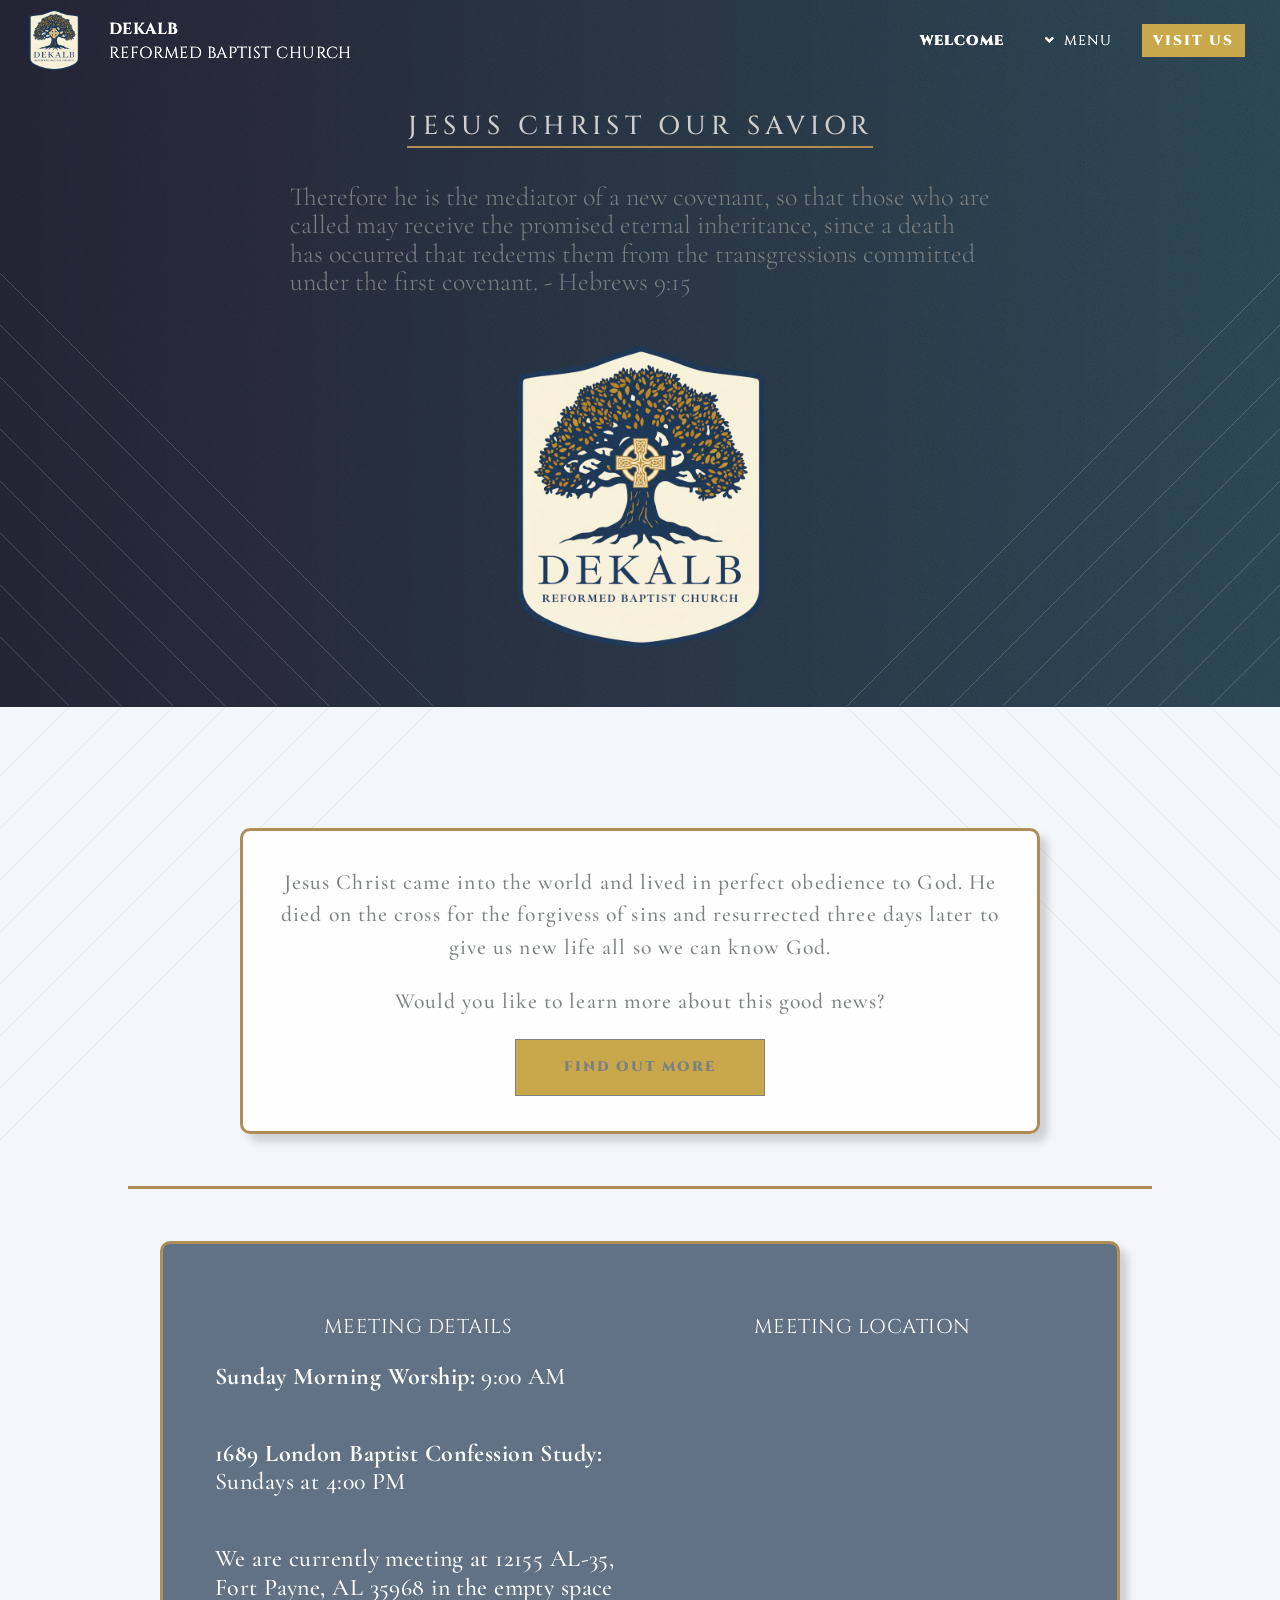
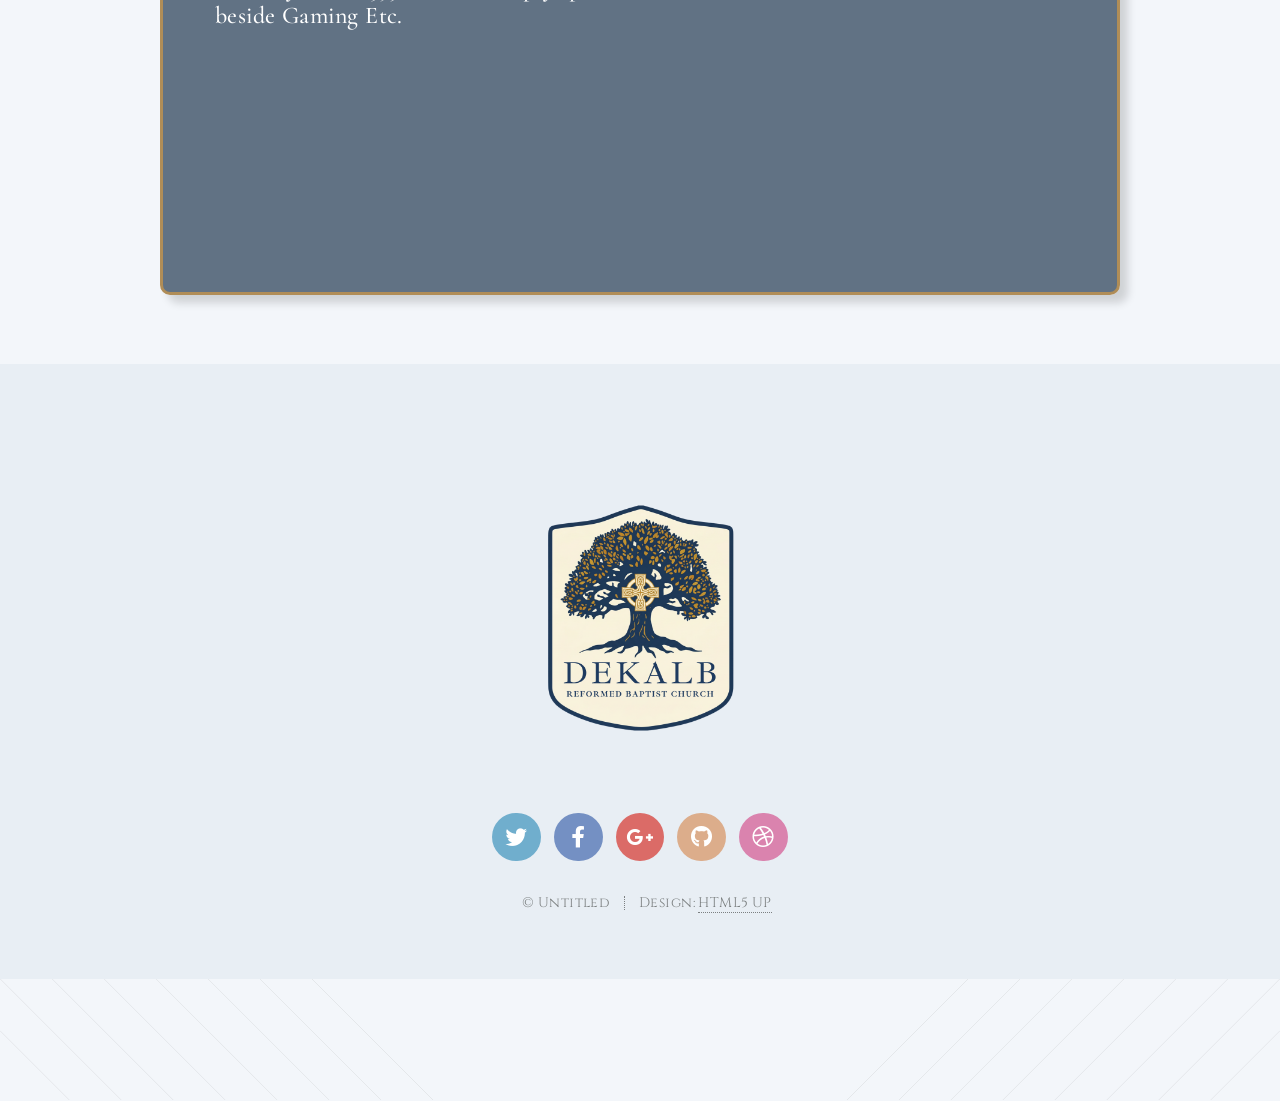
==== commit 58ca7ddf: "Add files via upload" ====
--- a/index.html
+++ b/index.html
@@ -18,8 +18,12 @@
 	
 	<body class="index is-preload">
 
+		
+
 		<my-header></my-header>
-		
+		<div id="mobile-top-text">
+			DeKalb Reformed Baptist Church
+		</div>
 
 		<div id="page-wrapper">
 		
@@ -129,7 +133,8 @@
 										<body>
 										
 										<p><strong>Sunday Morning Worship:</strong>  9:00 AM
-											<br>
+										</p>
+										<p>
 											<strong>1689 London Baptist Confession Study:</strong> Sundays at 4:00 PM
 										</p>
 										<p>
--- a/assets/css/main.css
+++ b/assets/css/main.css
@@ -2231,7 +2231,7 @@
 	}
 
 		.wrapper.style1 {
-			padding: 0;
+			padding: 0 0 5em;
 			max-width: 100%;
 		}
 
@@ -2771,7 +2771,7 @@
 
 	.no-main-background #main {
 		background-image: none;
-		padding:0em;
+		padding:2em;
 	}
 
 /* CTA */
@@ -2987,6 +2987,10 @@
 		display: none;
 	}
 
+	#mobile-top-text {
+		display: none;
+	}
+
 	#mobile-logo {
     display: none;
 	}
@@ -3015,6 +3019,12 @@
 				header.special h2 + p {
 					padding-top: 1.25em;
 				}
+		
+	
+			section[id] {
+				scroll-margin-top: 50px !important;
+			}
+
 
 		/* Section/Article */
 
@@ -3148,6 +3158,23 @@
 				z-index: 10001;
 			}
 
+			        #mobile-top-text {
+						display: block;
+						position: absolute;
+						top: 5px;
+						left: 50%;
+						transform: translateX(-50%);
+						width: 60%;
+						max-width: 500px;
+						text-align: center;
+						font-family: "Cinzel", serif;
+						font-size: 1.2rem;
+						font-weight: 600;
+						z-index: 9999;
+						color: #ebe8e4;
+					}
+
+
 				#mobile-logo {
 					display: block;
 					position: fixed;
@@ -3213,6 +3240,10 @@
 						top: 10px;
 						width: 60px;
 					}
+
+				section[id] {
+					scroll-margin-top: 70px;
+				}
 
 			#navPanel {
 				-moz-backface-visibility: hidden;
@@ -3722,3 +3753,15 @@
 	font-size: 2.5em;
 }
 
+
+section[id]{
+	scroll-margin-top: 150px;
+}
+
+
+	.leadershipimg{
+		display: block;
+		margin: 2em auto;
+		width: 384px;
+		height: 256px;
+	}
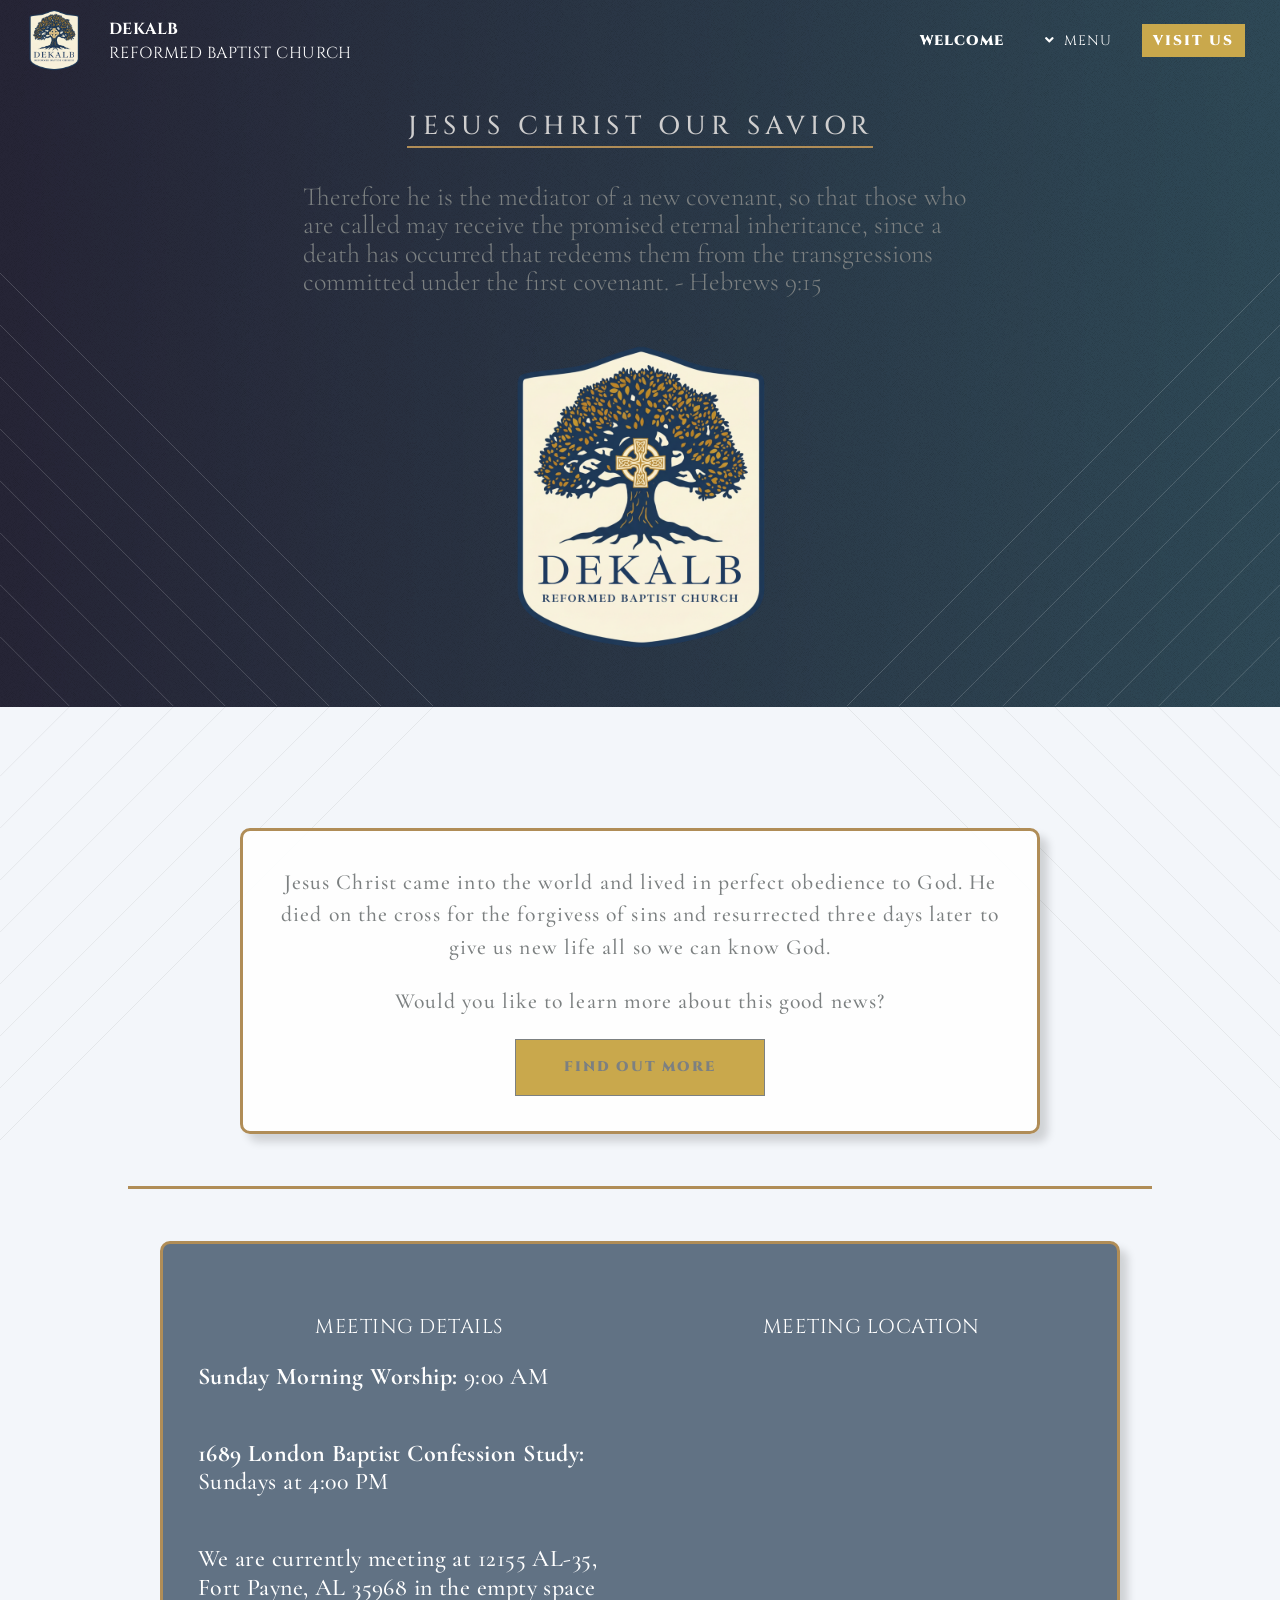
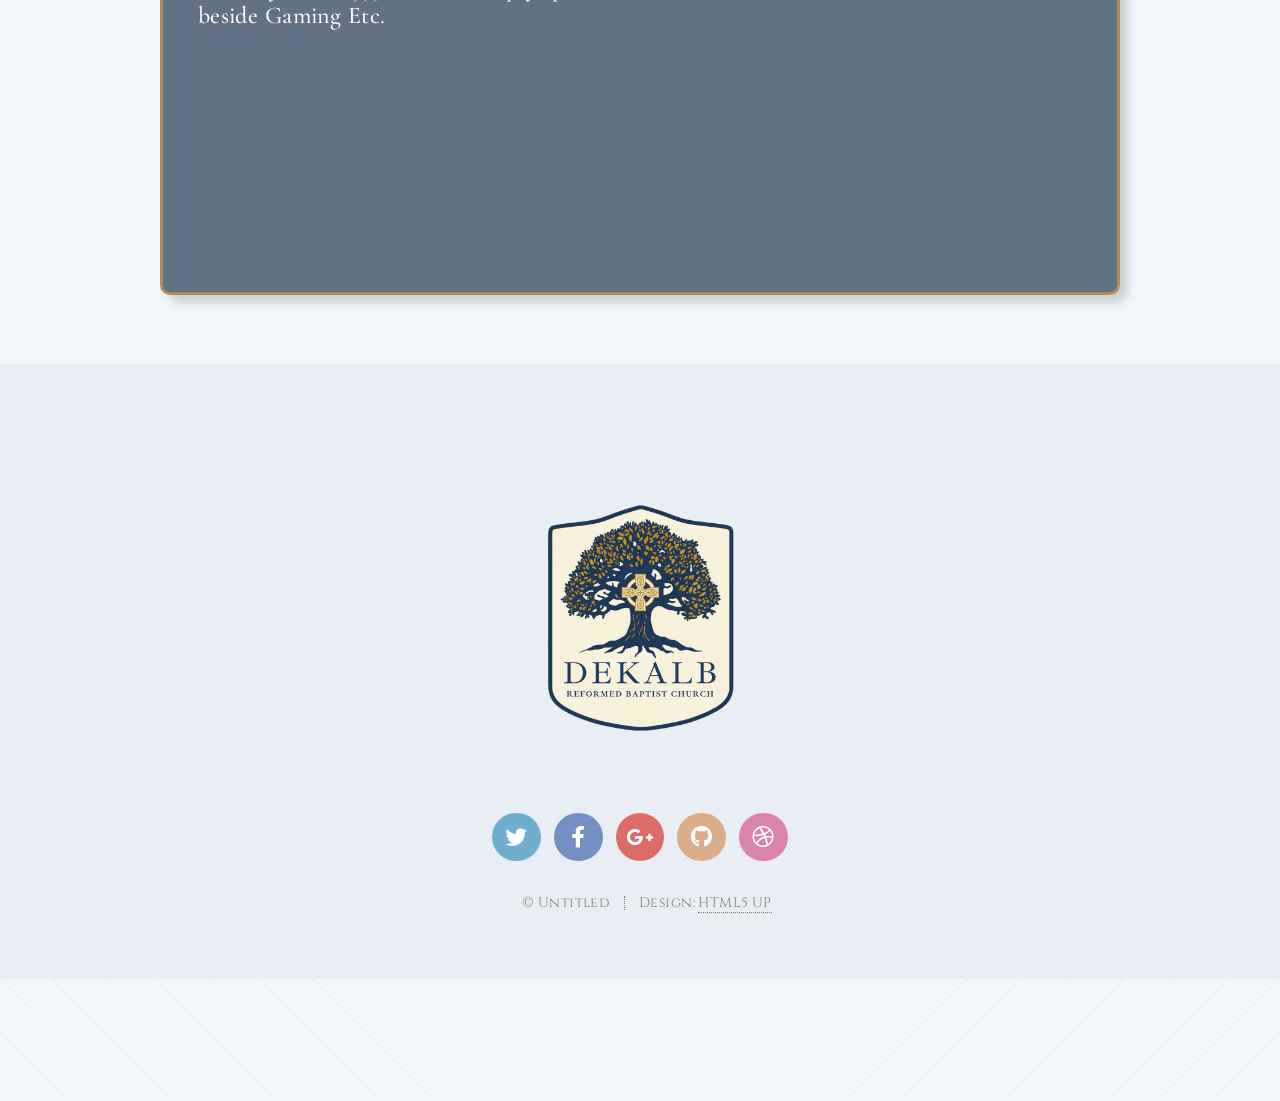
==== commit a1963ce4: "Add files via upload" ====
--- a/index.html
+++ b/index.html
@@ -12,7 +12,7 @@
 		<link rel="stylesheet" href="assets/css/main.css" />
 		<noscript><link rel="stylesheet" href="assets/css/noscript.css" /></noscript>
 
-		<my-header></my-header>
+		
 	</head>
 
 	
--- a/assets/css/main.css
+++ b/assets/css/main.css
@@ -2289,6 +2289,23 @@
 				margin-top: .5em;
 			}
 
+			.wrapper.style1 p+p {
+				margin-top: .5em;
+			}
+
+			.wrapper.style1 p.covenant {
+				margin-top: 1em;
+			}
+
+			.wrapper.style1 img {
+				display: block;
+				margin: 2em auto;
+				width: 384px;
+				height: auto;
+				max-width: 100%;
+			}
+			
+
 			
 
 			
@@ -2675,6 +2692,7 @@
 	
 	#banner.simplebanner{
 		background-image: none, none,  url("images/overlay.png"), url("../../images/bannerblue.png");
+		padding: 0;
 	}
 
 		#banner .inner {
@@ -2725,6 +2743,7 @@
 				text-align:left;
 				font-size: 1.5em;
 				color: #7c8081 ;
+				padding: 0 .5em 0 .5em;
 				
 			}
 
@@ -2771,7 +2790,7 @@
 
 	.no-main-background #main {
 		background-image: none;
-		padding:2em;
+		padding: 0em;
 	}
 
 /* CTA */
@@ -2872,7 +2891,7 @@
 
 			.wrapper {
 				margin-bottom: 4em;
-				padding: 4em 3em;
+				padding: 4em 2em;
 			}
 
 				.wrapper.style4 {
@@ -3113,6 +3132,22 @@
 			body.index #main {
 				padding-top: 4.5em;
 			}
+
+			.pagelinks {
+					flex-wrap: wrap;
+					justify-content: center;
+					gap: .25em .5em;
+				}
+
+				.pagelinks h3 {
+					margin: 0;
+				}
+
+				.pagelinks a {
+					font-size: .8em;
+					padding: .2em .3em;
+				}
+
 
 		/* CTA */
 
@@ -3161,7 +3196,7 @@
 			        #mobile-top-text {
 						display: block;
 						position: absolute;
-						top: 5px;
+						top: 20px;
 						left: 50%;
 						transform: translateX(-50%);
 						width: 60%;
@@ -3178,7 +3213,7 @@
 				#mobile-logo {
 					display: block;
 					position: fixed;
-					top: 5px;
+					top: 0px;
 					right: 5px;
 					z-index: 10003;
 					border: 0;
@@ -3543,6 +3578,22 @@
 				height: 34px;
 			}
 
+			#mobile-top-text {
+				display: block;
+				position: absolute;
+				top: 5px;
+				left: 50%;
+				transform: translateX(-50%);
+				width: 60%;
+				max-width: 500px;
+				text-align: center;
+				font-family: "Cinzel", serif;
+				font-size: 1.2rem;
+				font-weight: 600;
+				z-index: 9999;
+				color: #ebe8e4;
+			}
+
 			
 
 	}
@@ -3720,6 +3771,9 @@
 			font-size: 1.25em;
 			color:#1c2021;
 			text-align: justify;
+			width: 100%;
+			max-width: 100%;
+			margin: 0 auto;
 }
 
 #back-to-top {
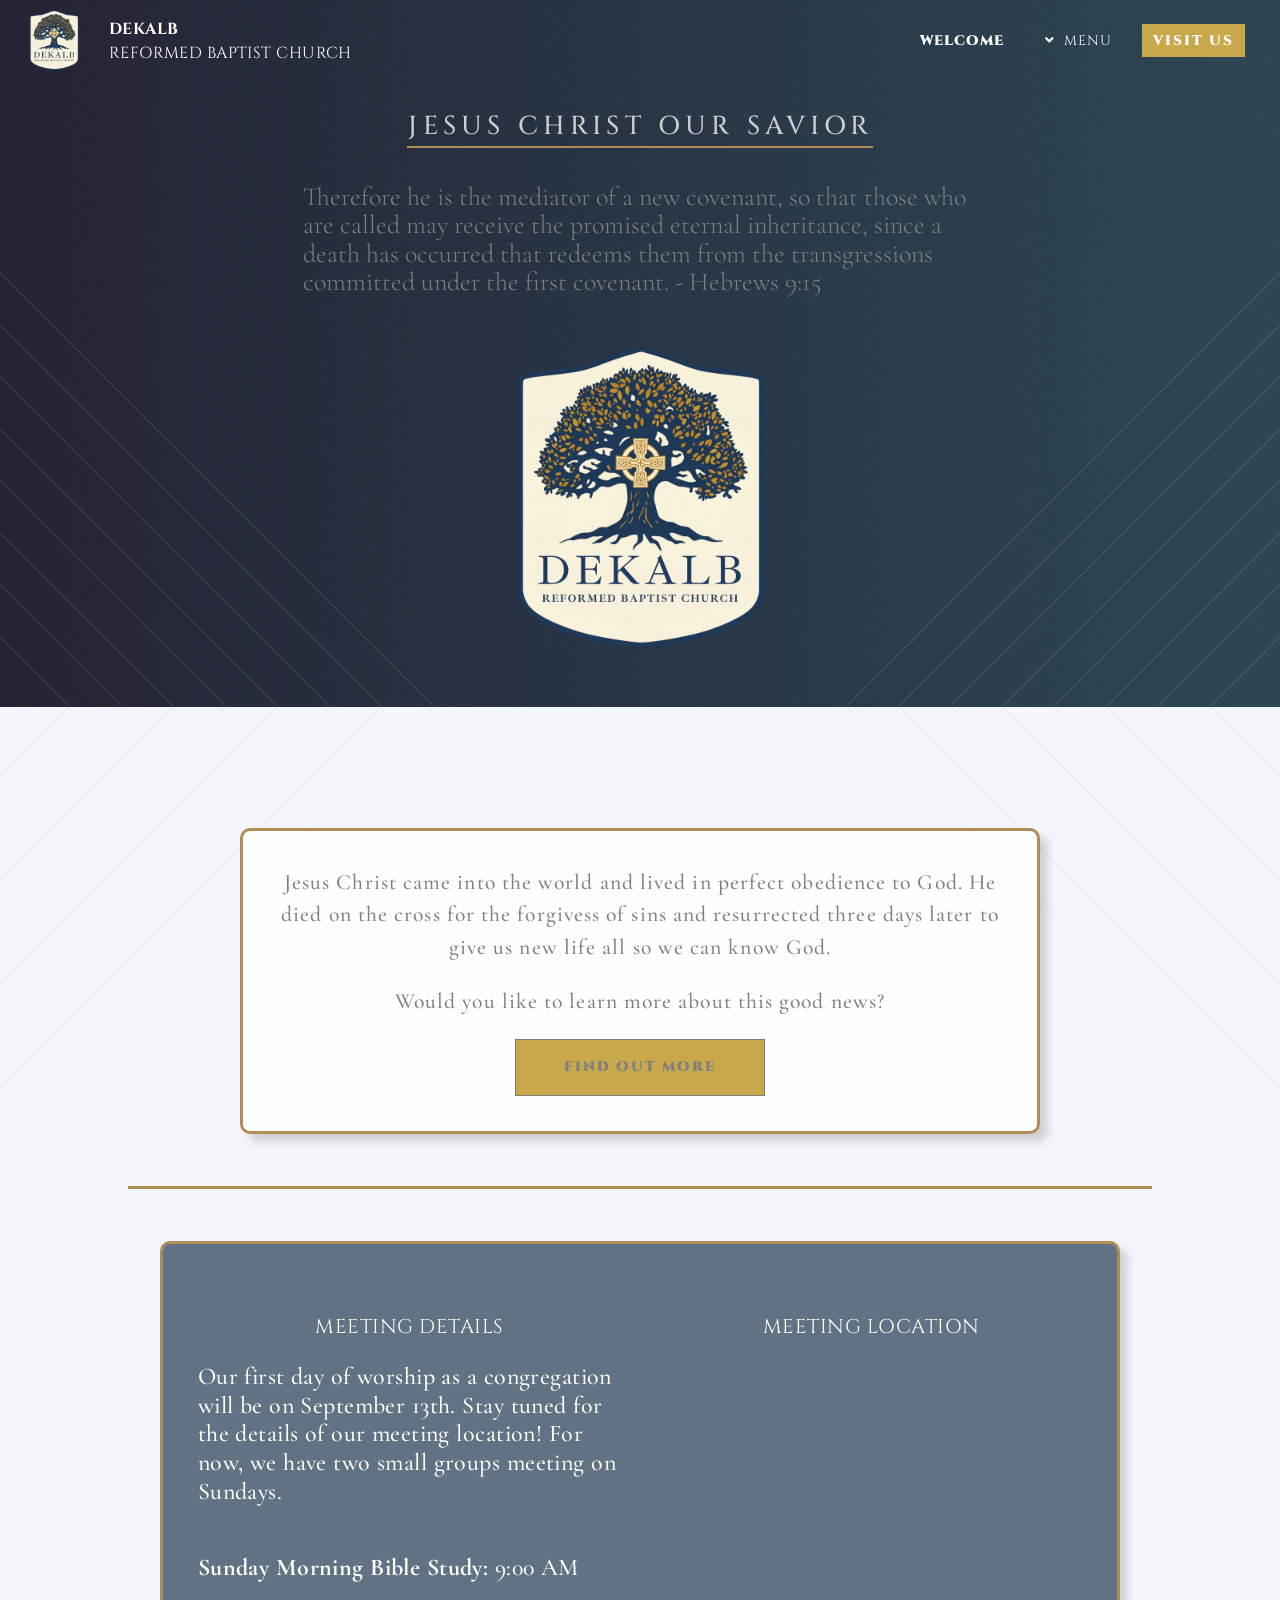
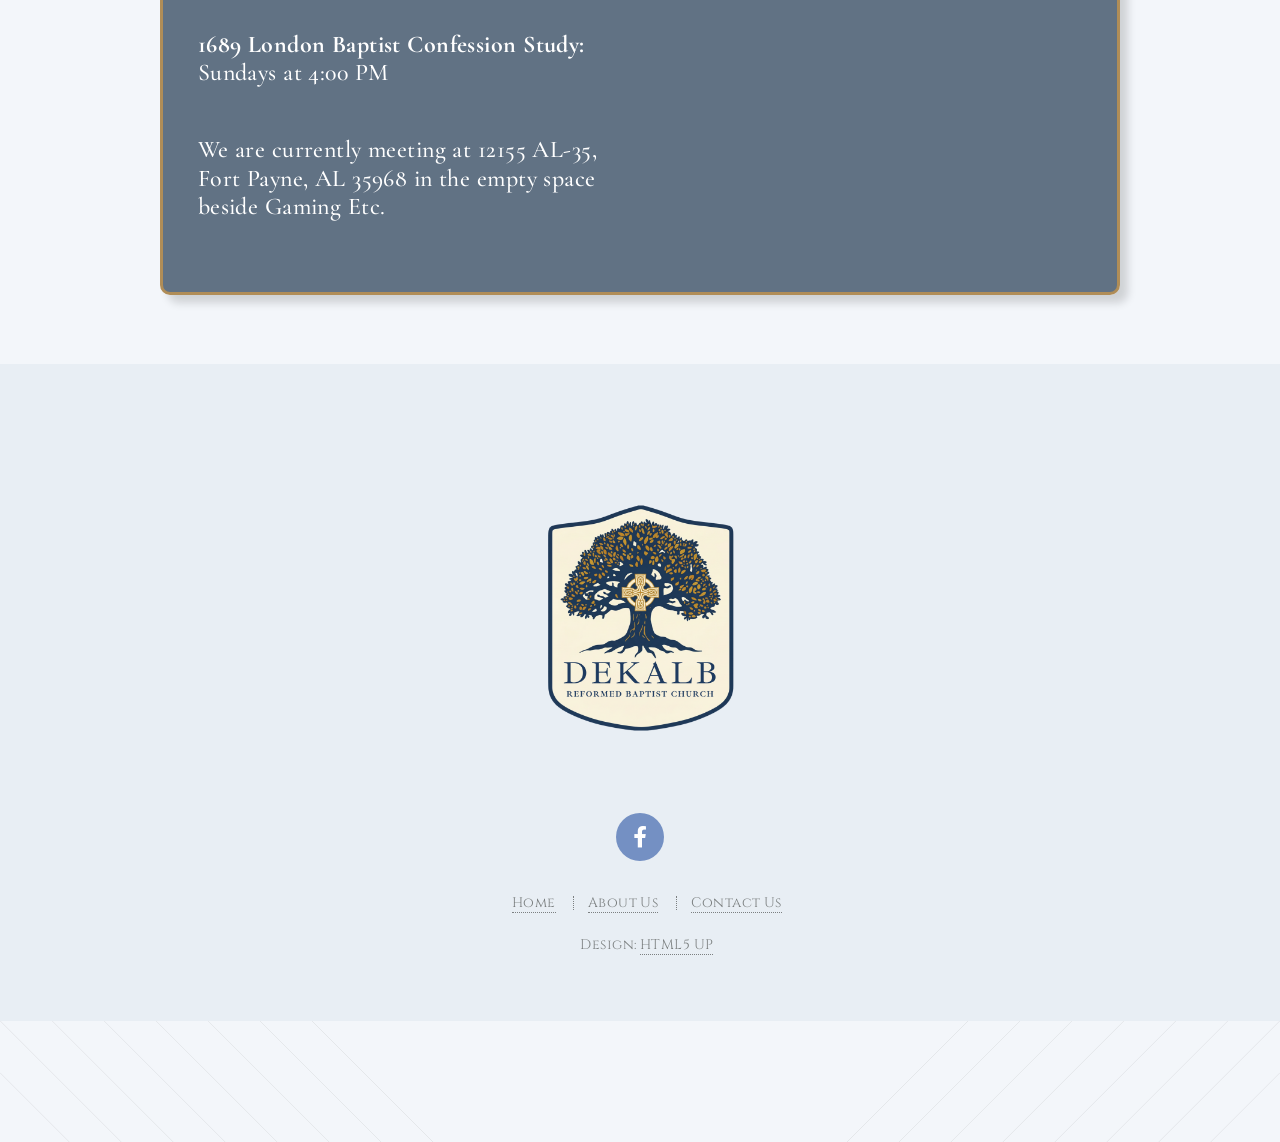
==== commit 061260a8: "Add files via upload" ====
--- a/index.html
+++ b/index.html
@@ -96,7 +96,7 @@
 									
 									<footer>
 										<ul class="buttons">
-											<li><a href="#" class="button">Find Out More</a></li>
+											<li><a href="contact.html" class="button">Find Out More</a></li>
 										</ul>
 									</footer>
 
@@ -122,6 +122,7 @@
 					<div class="divider"></div>	
 
 					<!-- Church Info -->
+					 <section id="visit">
 						<section class="wrapper style2 container special">
 							<div class="row ">
 								<div class="col-6 col-12-narrower">
@@ -130,9 +131,10 @@
 											<h3>Meeting Details</h3>
 											
 										</header>
-										<body>
 										
-										<p><strong>Sunday Morning Worship:</strong>  9:00 AM
+										<p>Our first day of worship as a congregation will be on September 13th. Stay tuned for the details of our meeting location! For now, we have two small groups meeting on Sundays.</p>
+
+										<p><strong>Sunday Morning Bible Study:</strong>  9:00 AM
 										</p>
 										<p>
 											<strong>1689 London Baptist Confession Study:</strong> Sundays at 4:00 PM
@@ -140,7 +142,7 @@
 										<p>
 											We are currently meeting at 12155 AL-35, Fort Payne, AL 35968 in the empty space beside Gaming Etc.
 										</p>
-										</body>
+										
 										<footer>
 
 										</footer>
@@ -162,6 +164,7 @@
 										</footer>
 								
 						</section>
+					 </section>
 
 <!--
 						<div class="divider"></div>	
@@ -301,15 +304,26 @@
 					</div>
 					
 					<ul class="icons">
+						
+						<li><a href="#" class="icon brands circle fa-facebook-f"><span class="label">Facebook</span></a></li>
+
+					<!-- Unused
 						<li><a href="#" class="icon brands circle fa-twitter"><span class="label">Twitter</span></a></li>
-						<li><a href="#" class="icon brands circle fa-facebook-f"><span class="label">Facebook</span></a></li>
-						<li><a href="#" class="icon brands circle fa-google-plus-g"><span class="label">Google+</span></a></li>
+						 <li><a href="#" class="icon brands circle fa-google-plus-g"><span class="label">Google+</span></a></li>
 						<li><a href="#" class="icon brands circle fa-github"><span class="label">Github</span></a></li>
 						<li><a href="#" class="icon brands circle fa-dribbble"><span class="label">Dribbble</span></a></li>
+
+					-->
 					</ul>
 
 					<ul class="copyright">
-						<li>&copy; Untitled</li><li>Design: <a href="http://html5up.net">HTML5 UP</a></li>
+						<li> <a href="index.html">Home</a></li>
+						<li> <a href="about.html">About Us</a></li>
+						<li> <a href="contact.html">Contact Us</a></li>
+					</ul>
+
+					<ul class="copyright">
+						<li>Design: <a href="http://html5up.net">HTML5 UP</a></li>
 					</ul>
 				
 				
--- a/assets/css/main.css
+++ b/assets/css/main.css
@@ -1773,7 +1773,7 @@
 			font-size: 1.15em;
 			color:#1c2021;
 			text-align: left;
-			max-width: 800px;
+			max-width: 100%;
 			margin: 0 auto;	
 		}
 		
@@ -2250,10 +2250,10 @@
 			}
 			
 			.wrapper.style1 h4 {
-				font-size: 1.4em;
+				font-size: 1.15em;
 				letter-spacing: 0em;
-				text-align: right;
-				margin: 0 2em 2em 2em;
+				text-align: center;
+				margin: 0;
 				font-family:'Cormorant Garamond', serif;
 				font-weight: 500;
 				text-transform: none;
@@ -3818,4 +3818,22 @@
 		margin: 2em auto;
 		width: 384px;
 		height: 256px;
-	}+	}
+
+.contact-form {
+    width: 100%;
+    max-width: 750px;
+    margin: 0 auto;
+    padding: 0;
+    background: #fff;
+    border-radius: 10px;
+    overflow: hidden;
+    box-shadow: 0 8px 25px rgba(0, 0, 0, 0.12);
+}
+
+.contact-form iframe {
+    display: block;
+    width: 100%;
+    height: 1200px;
+    border: none;
+}
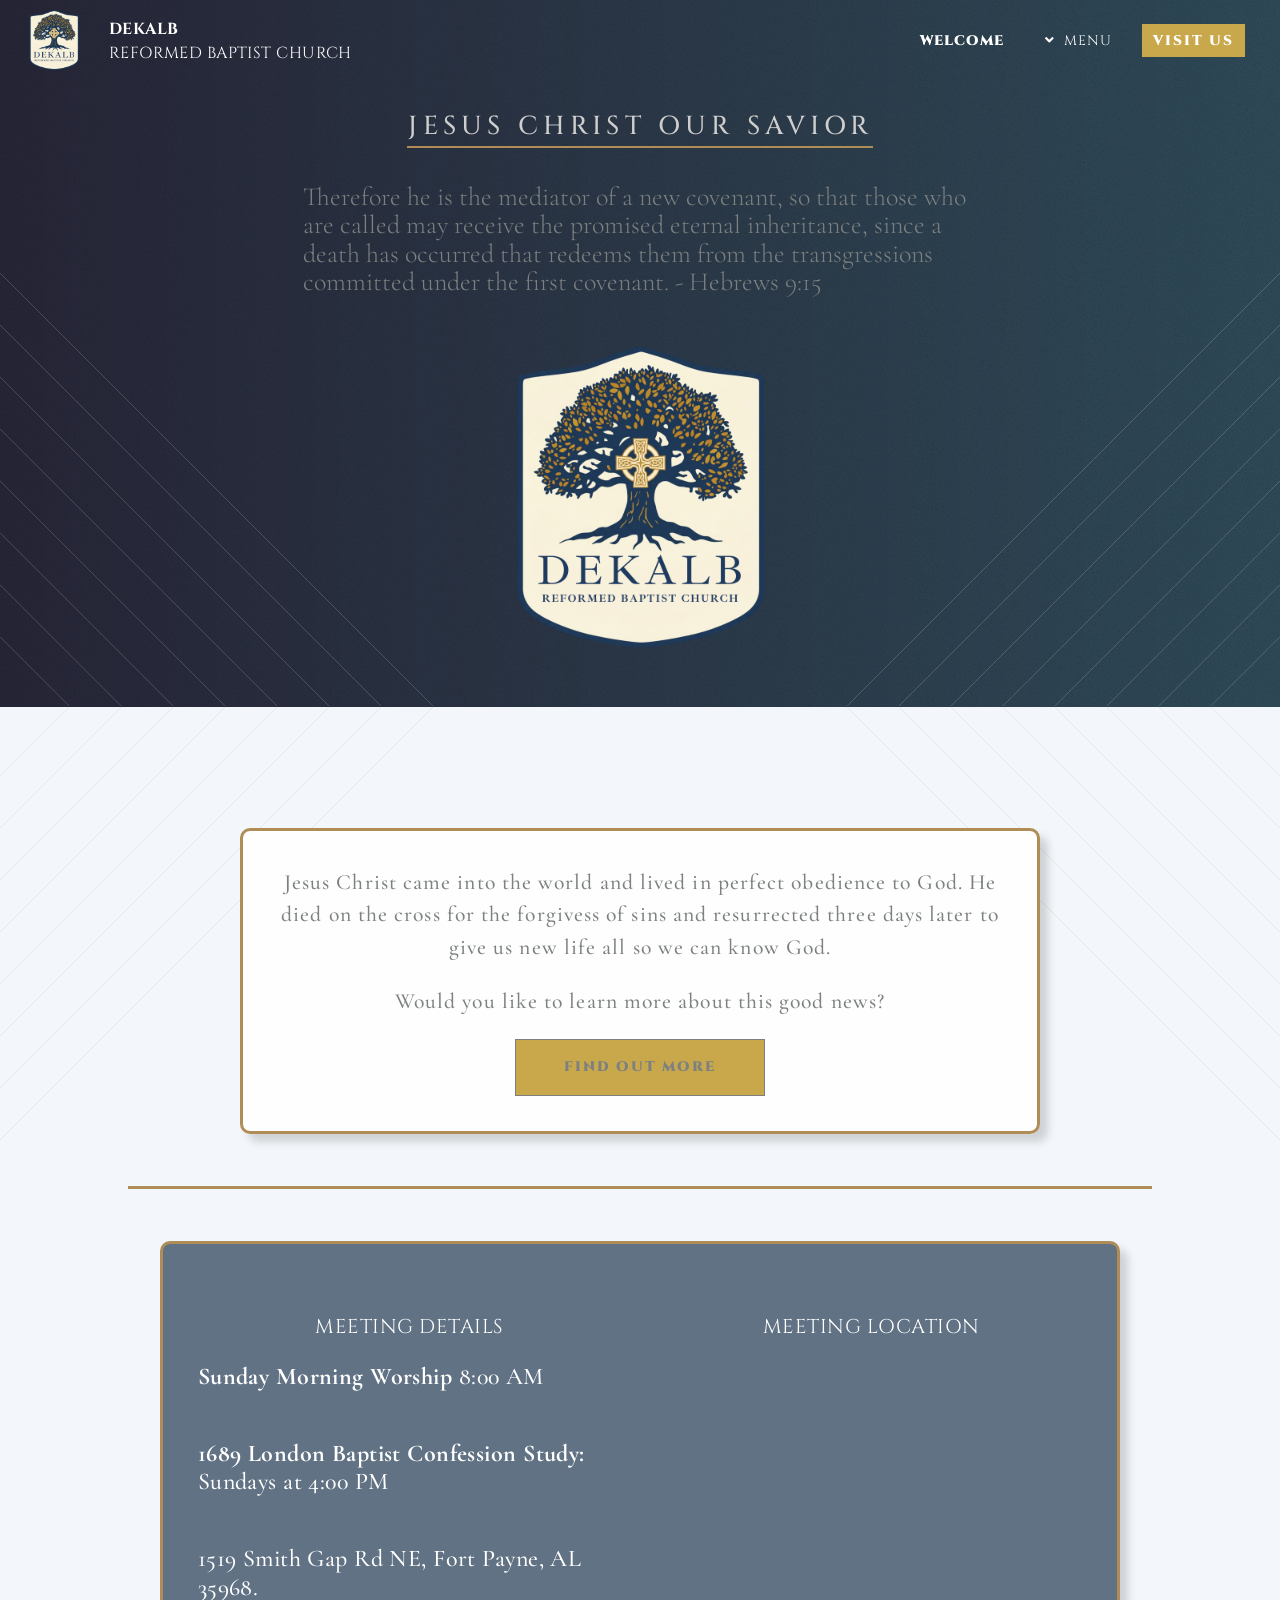
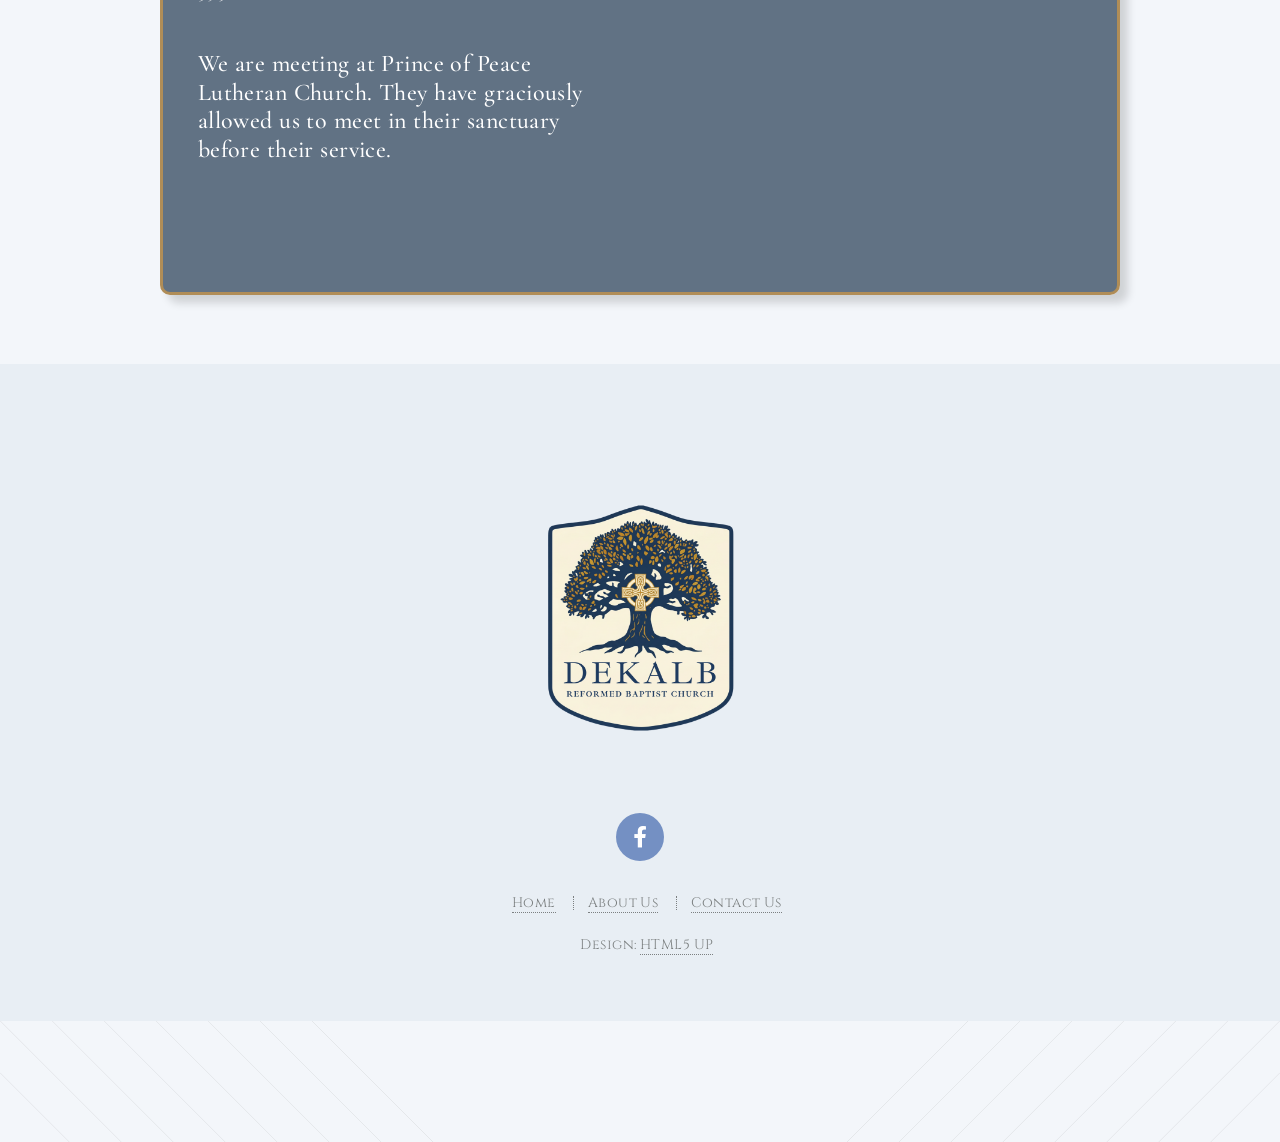
==== commit 69b45f00: "Add files via upload" ====
--- a/index.html
+++ b/index.html
@@ -6,6 +6,17 @@
 -->
 <html lang="en-US">
 	<head>
+		<meta property="og:title" content="DeKalb Reformed Baptist Church">
+		<meta property="og:description" content="DeKalb Reformed Baptist Church">
+		<meta property="og:image" content="https://dekalbrbc.com/images/logo3.png">
+		<meta property="og:url" content="https://dekalbrbc.com/">
+		<meta property="og:type" content="website">
+
+		<meta name="twitter:card" content="summary_large_image">
+		<meta name="twitter:title" content="DeKalb Reformed Baptist Church">
+		<meta name="twitter:description" content="DeKalb Reformed Baptist Church">
+		<meta name="twitter:image" content="https://dekalbrbc.com/images/logo3.png">
+		
 		<title>DeKalb Reformed Baptist Church</title>
 		<meta charset="utf-8" />
 		<meta name="viewport" content="width=device-width, initial-scale=1, user-scalable=no" />
@@ -132,16 +143,18 @@
 											
 										</header>
 										
-										<p>Our first day of worship as a congregation will be on September 13th. Stay tuned for the details of our meeting location! For now, we have two small groups meeting on Sundays.</p>
-
-										<p><strong>Sunday Morning Bible Study:</strong>  9:00 AM
+										
+
+										<p><strong>Sunday Morning Worship</strong>  8:00 AM
 										</p>
 										<p>
 											<strong>1689 London Baptist Confession Study:</strong> Sundays at 4:00 PM
 										</p>
 										<p>
-											We are currently meeting at 12155 AL-35, Fort Payne, AL 35968 in the empty space beside Gaming Etc.
+											1519 Smith Gap Rd NE, Fort Payne, AL 35968. 
 										</p>
+
+										<p>We are meeting at Prince of Peace Lutheran Church. They have graciously allowed us to meet in their sanctuary before their service.</p>
 										
 										<footer>
 
@@ -154,7 +167,8 @@
 										<header>
 											<h3>Meeting Location </h3>
 										</header>
-										<iframe src="https://www.google.com/maps/embed?pb=!1m18!1m12!1m3!1d2024.1900801245586!2d-85.78172543035375!3d34.449301404224535!2m3!1f0!2f0!3f0!3m2!1i1024!2i768!4f13.1!3m3!1m2!1s0x8861d8119bd559e3%3A0x9c85a320545df401!2s12155%20AL-35%2C%20Fort%20Payne%2C%20AL%2035968!5e1!3m2!1sen!2sus!4v1785425876419!5m2!1sen!2sus" width="600" height="450" style="border:0;" allowfullscreen="" loading="lazy" referrerpolicy="strict-origin-when-cross-origin">
+										
+											<iframe src="https://www.google.com/maps/embed?pb=!1m18!1m12!1m3!1d1009.4585797199164!2d-85.69433905402066!3d34.51054358975064!2m3!1f0!2f0!3f0!3m2!1i1024!2i768!4f13.1!3m3!1m2!1s0x8861d6a5384c0a59%3A0x3c929430dbc1be76!2sPrince%20of%20Peace%20Lutheran%20Church!5e1!3m2!1sen!2sus!4v1788741624767!5m2!1sen!2sus" width="600" height="450" style="border:0;" allowfullscreen="" loading="lazy" referrerpolicy="strict-origin-when-cross-origin"></iframe>
 											
 										</iframe>
 										
--- a/assets/css/main.css
+++ b/assets/css/main.css
@@ -2679,7 +2679,7 @@
 
 	#banner {
 		background-attachment: scroll, scroll, scroll, fixed;
-		background-color: #09107a;
+		
 		background-image: url("images/light-bl.svg"), url("images/light-br.svg"), url("images/overlay.png"), url("../../images/bannerblue.png");
 		background-position: bottom left, bottom right, top left, top center;
 		background-repeat: no-repeat, no-repeat, repeat, no-repeat;
@@ -3836,4 +3836,4 @@
     width: 100%;
     height: 1200px;
     border: none;
-}+}
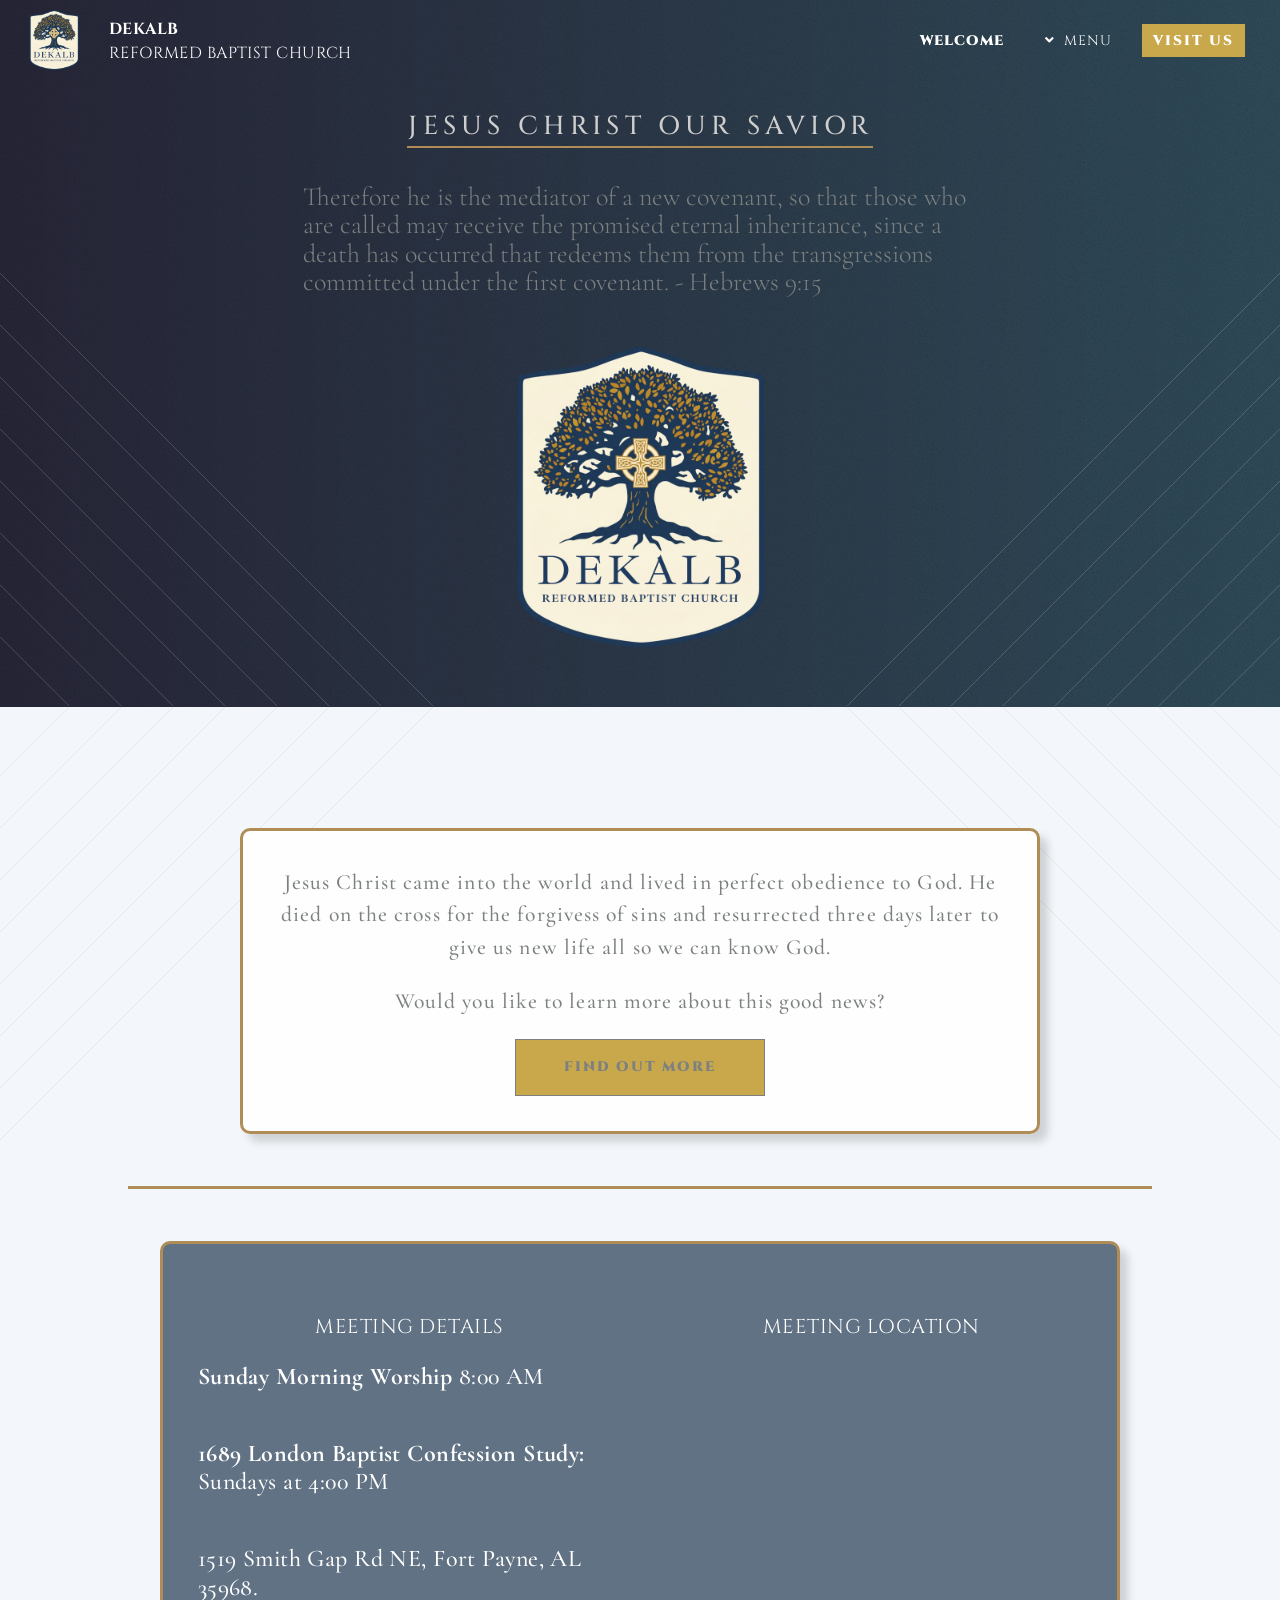
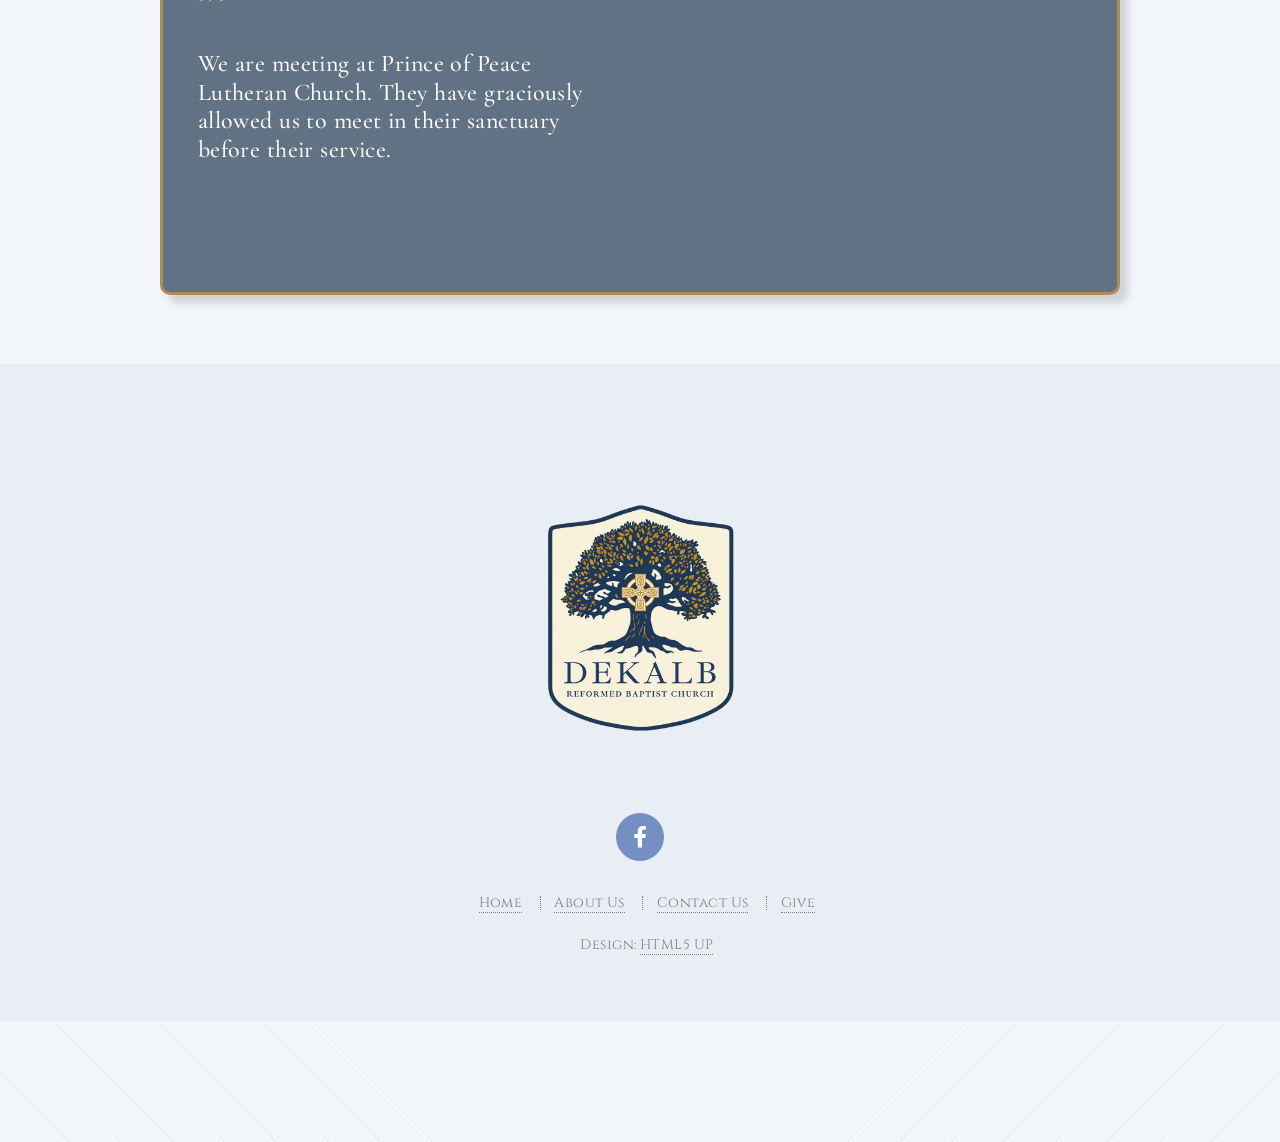
==== commit e00f530e: "Add files via upload" ====
--- a/index.html
+++ b/index.html
@@ -334,6 +334,7 @@
 						<li> <a href="index.html">Home</a></li>
 						<li> <a href="about.html">About Us</a></li>
 						<li> <a href="contact.html">Contact Us</a></li>
+						<li> <a href="https://give.tithe.ly/?formId=b4edcfd0-2296-4b4b-8aaf-367ee05f789e" target="blank">Give</a></li>
 					</ul>
 
 					<ul class="copyright">
@@ -348,7 +349,10 @@
 
 		<a href="index.html" id="mobile-logo">
 				<img src="images/logo3.png" alt="DeKalb Reformed Baptist Church">
+			
 			</a>
+
+
 		<!-- Scripts -->
 			<script src="assets/js/jquery.min.js"></script>
 			<script src="assets/js/jquery.dropotron.min.js"></script>
